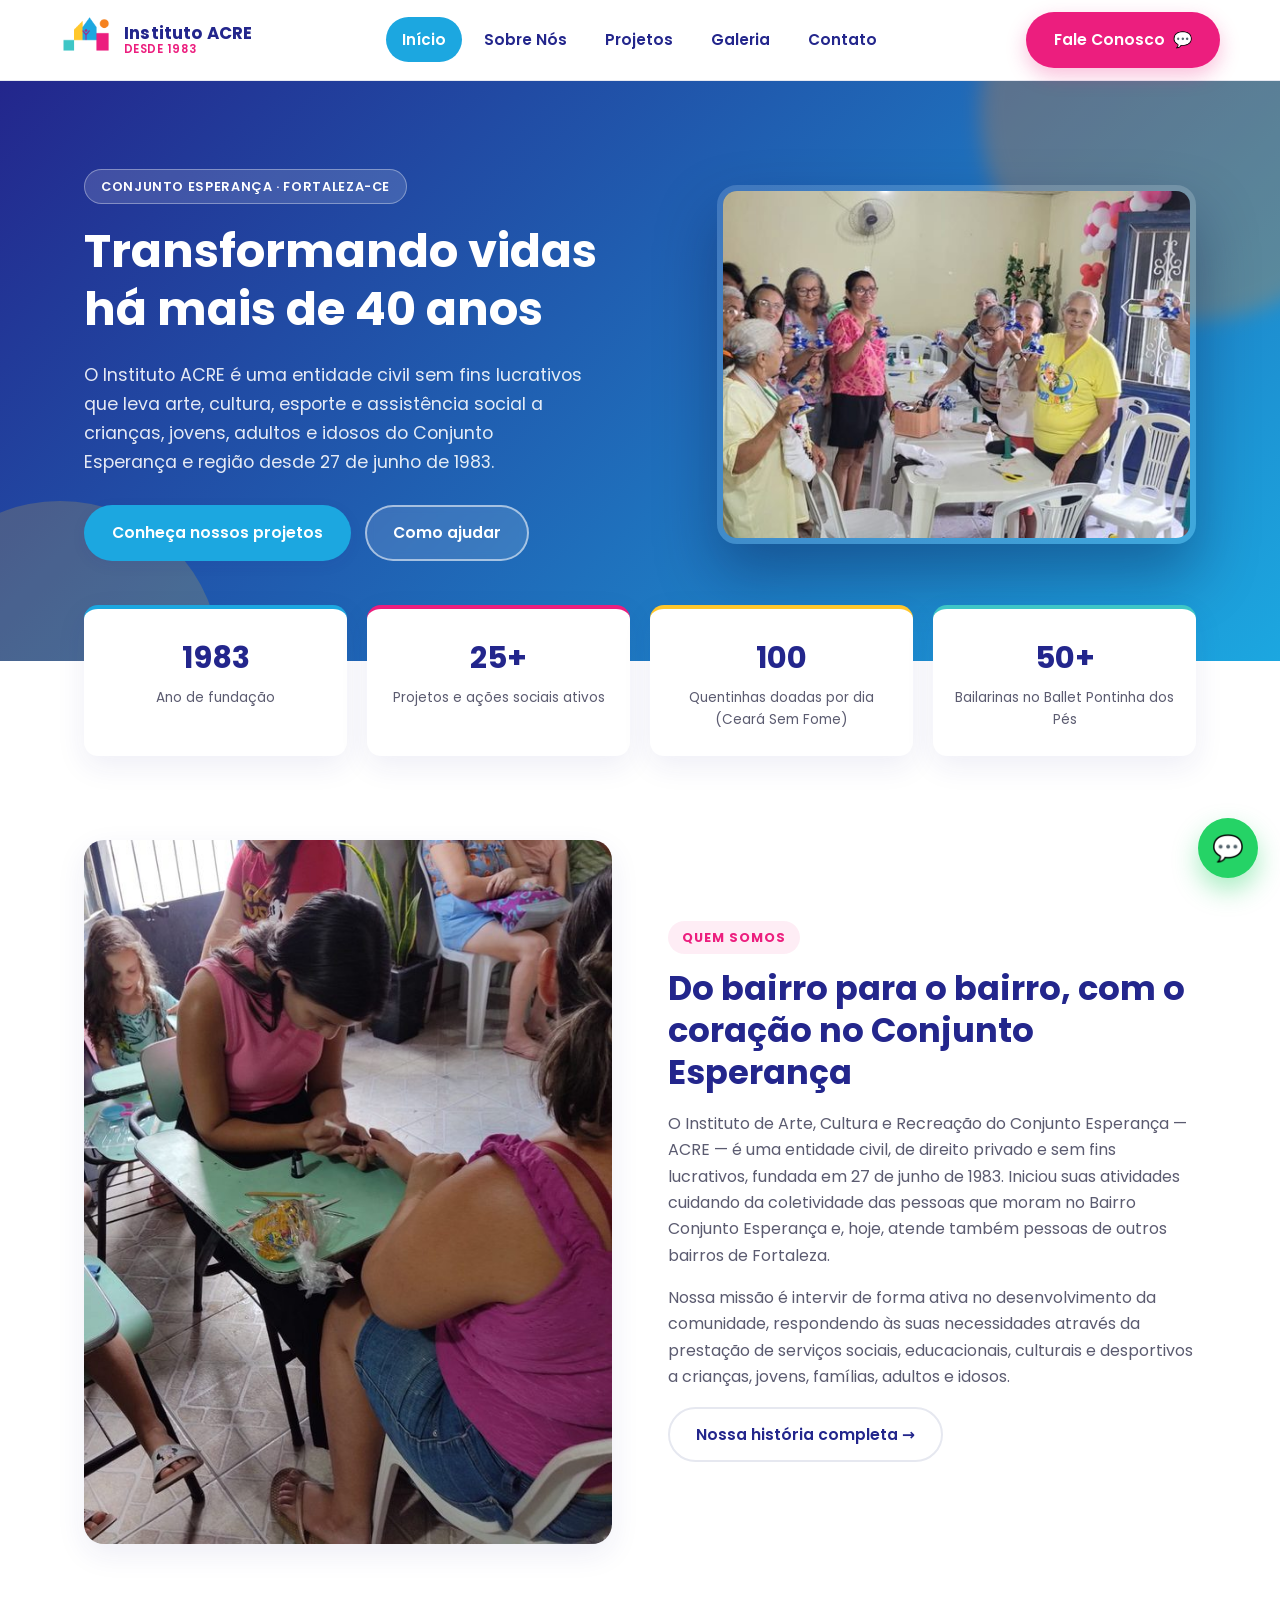
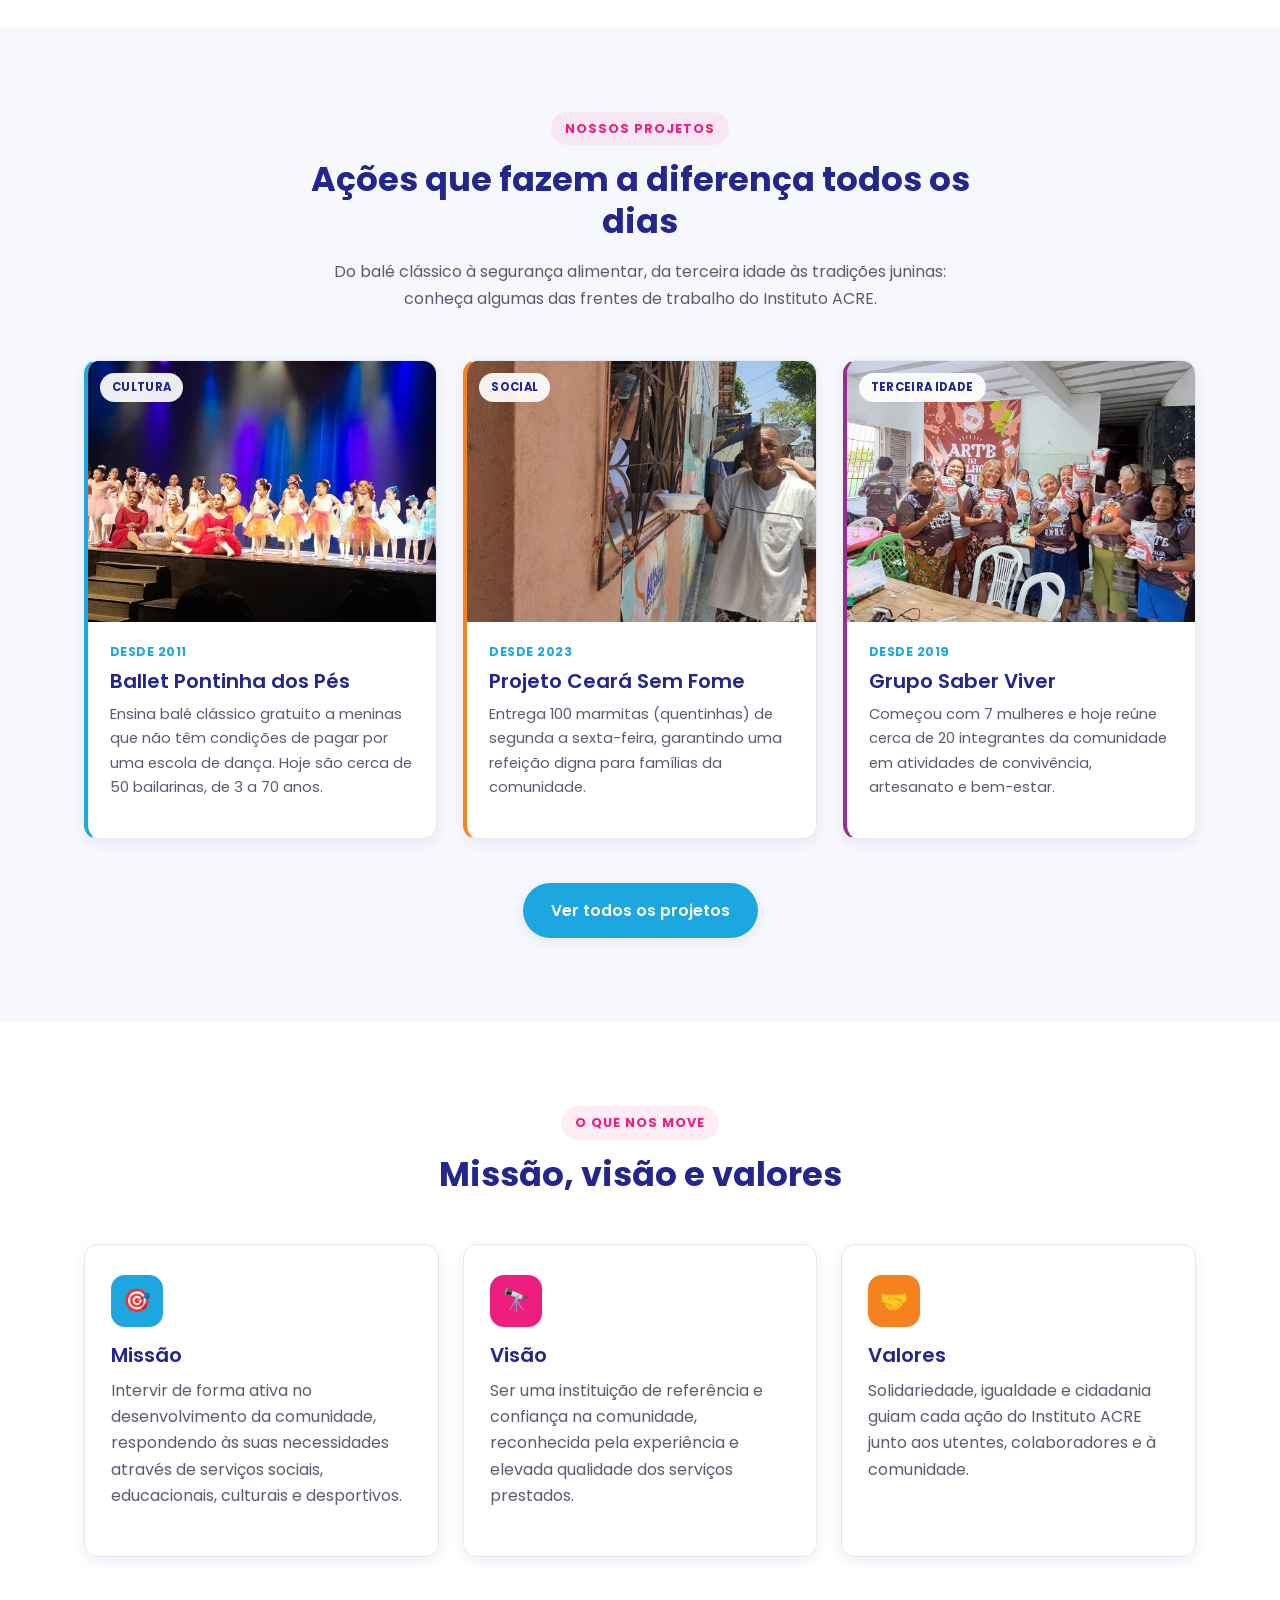
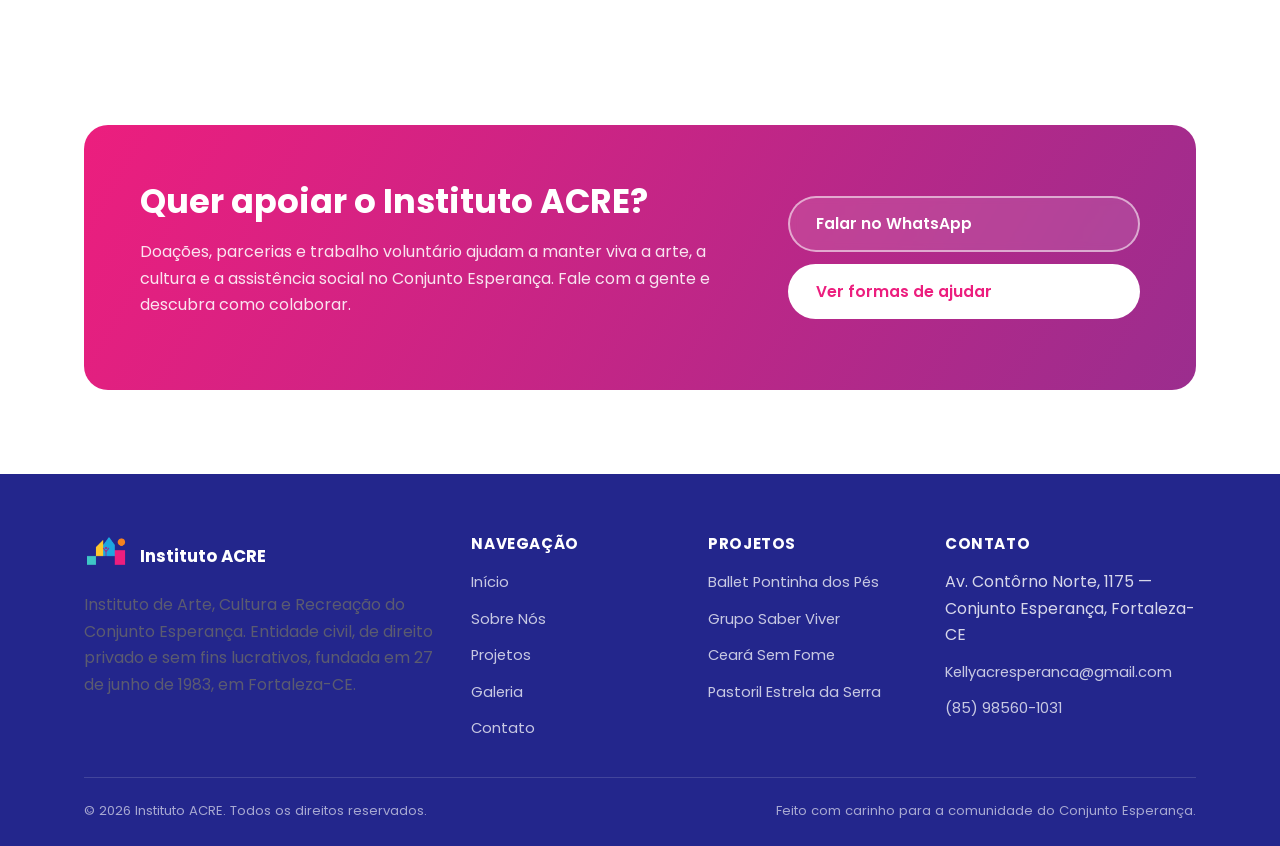
==== index.html @ 017d6af9 "criando a pagina" ====
<!DOCTYPE html>
<html lang="pt-BR">
<head>
<meta charset="UTF-8">
<meta name="viewport" content="width=device-width, initial-scale=1.0">
<title>Instituto ACRE — Instituto de Arte, Cultura e Recreação do Conjunto Esperança</title>
<meta name="description" content="Instituto ACRE: desde 1983 transformando vidas no Conjunto Esperança, Fortaleza-CE, com projetos sociais, culturais, esportivos e educacionais gratuitos.">
<link rel="icon" href="assets/img/logo.png" type="image/png">
<link rel="preconnect" href="https://fonts.googleapis.com">
<link href="https://fonts.googleapis.com/css2?family=Poppins:wght@400;500;600;700&display=swap" rel="stylesheet">
<link rel="stylesheet" href="css/style.css">
</head>
<body>

<header class="site-header">
  <div class="container nav">
    <a href="index.html" class="brand">
      <img src="assets/img/logo.png" alt="Logotipo Instituto ACRE">
      <span class="brand-text"><strong>Instituto ACRE</strong><span>Desde 1983</span></span>
    </a>
    <nav>
      <ul class="nav-links">
        <li><a href="index.html" class="is-active">Início</a></li>
        <li><a href="sobre.html">Sobre Nós</a></li>
        <li><a href="projetos.html">Projetos</a></li>
        <li><a href="galeria.html">Galeria</a></li>
        <li><a href="contato.html">Contato</a></li>
      </ul>
    </nav>
    <div class="nav-cta">
      <a href="https://wa.me/5585985601031" target="_blank" rel="noopener" class="btn btn-cta"><span class="long">Fale Conosco</span> 💬</a>
      <button class="nav-toggle" aria-label="Abrir menu" aria-expanded="false"><span></span></button>
    </div>
  </div>
</header>

<main>

  <!-- HERO -->
  <section class="hero">
    <div class="container">
      <div>
        <span class="hero-eyebrow">Conjunto Esperança · Fortaleza-CE</span>
        <h1>Transformando vidas há mais de 40 anos</h1>
        <p class="lead">O Instituto ACRE é uma entidade civil sem fins lucrativos que leva arte, cultura, esporte e assistência social a crianças, jovens, adultos e idosos do Conjunto Esperança e região desde 27 de junho de 1983.</p>
        <div class="hero-actions">
          <a href="projetos.html" class="btn btn-primary">Conheça nossos projetos</a>
          <a href="contato.html" class="btn btn-outline-light">Como ajudar</a>
        </div>
      </div>
      <div class="hero-media">
        <img src="assets/img/hero/hero-quemsomos.jpg" alt="Equipe do Instituto ACRE em ação social na sede">
      </div>
    </div>
  </section>

  <!-- STATS -->
  <div class="container">
    <div class="stats">
      <div class="stat-card">
        <div class="num">1983</div>
        <div class="label">Ano de fundação</div>
      </div>
      <div class="stat-card">
        <div class="num">25+</div>
        <div class="label">Projetos e ações sociais ativos</div>
      </div>
      <div class="stat-card">
        <div class="num">100</div>
        <div class="label">Quentinhas doadas por dia (Ceará Sem Fome)</div>
      </div>
      <div class="stat-card">
        <div class="num">50+</div>
        <div class="label">Bailarinas no Ballet Pontinha dos Pés</div>
      </div>
    </div>
  </div>

  <!-- QUEM SOMOS resumo -->
  <section>
    <div class="container two-col">
      <div class="rounded-photo">
        <img src="assets/img/projetos/acao-social-1.jpg" alt="Ação social realizada pelo Instituto ACRE">
      </div>
      <div>
        <span class="eyebrow">Quem somos</span>
        <h2>Do bairro para o bairro, com o coração no Conjunto Esperança</h2>
        <p>O Instituto de Arte, Cultura e Recreação do Conjunto Esperança — ACRE — é uma entidade civil, de direito privado e sem fins lucrativos, fundada em 27 de junho de 1983. Iniciou suas atividades cuidando da coletividade das pessoas que moram no Bairro Conjunto Esperança e, hoje, atende também pessoas de outros bairros de Fortaleza.</p>
        <p>Nossa missão é intervir de forma ativa no desenvolvimento da comunidade, respondendo às suas necessidades através da prestação de serviços sociais, educacionais, culturais e desportivos a crianças, jovens, famílias, adultos e idosos.</p>
        <a href="sobre.html" class="btn btn-outline">Nossa história completa →</a>
      </div>
    </div>
  </section>

  <!-- PROJETOS EM DESTAQUE -->
  <section class="section-soft">
    <div class="container">
      <div class="section-head">
        <span class="eyebrow">Nossos projetos</span>
        <h2>Ações que fazem a diferença todos os dias</h2>
        <p>Do balé clássico à segurança alimentar, da terceira idade às tradições juninas: conheça algumas das frentes de trabalho do Instituto ACRE.</p>
      </div>
      <div class="card-grid">
        <article class="proj-card cat-esporte">
          <div class="thumb"><span class="tag">Cultura</span><img src="assets/img/projetos/ballet-1.jpg" alt="Aula do Ballet Pontinha dos Pés"></div>
          <div class="body">
            <div class="since">Desde 2011</div>
            <h3>Ballet Pontinha dos Pés</h3>
            <p>Ensina balé clássico gratuito a meninas que não têm condições de pagar por uma escola de dança. Hoje são cerca de 50 bailarinas, de 3 a 70 anos.</p>
          </div>
        </article>
        <article class="proj-card cat-social">
          <div class="thumb"><span class="tag">Social</span><img src="assets/img/projetos/ceara-sem-fome-1.jpg" alt="Distribuição de quentinhas do projeto Ceará Sem Fome"></div>
          <div class="body">
            <div class="since">Desde 2023</div>
            <h3>Projeto Ceará Sem Fome</h3>
            <p>Entrega 100 marmitas (quentinhas) de segunda a sexta-feira, garantindo uma refeição digna para famílias da comunidade.</p>
          </div>
        </article>
        <article class="proj-card cat-idoso">
          <div class="thumb"><span class="tag">Terceira idade</span><img src="assets/img/projetos/saber-viver-1.jpg" alt="Encontro do Grupo Saber Viver"></div>
          <div class="body">
            <div class="since">Desde 2019</div>
            <h3>Grupo Saber Viver</h3>
            <p>Começou com 7 mulheres e hoje reúne cerca de 20 integrantes da comunidade em atividades de convivência, artesanato e bem-estar.</p>
          </div>
        </article>
      </div>
      <div style="text-align:center; margin-top:44px;">
        <a href="projetos.html" class="btn btn-primary">Ver todos os projetos</a>
      </div>
    </div>
  </section>

  <!-- MISSÃO VISÃO VALORES resumo -->
  <section>
    <div class="container">
      <div class="section-head">
        <span class="eyebrow">O que nos move</span>
        <h2>Missão, visão e valores</h2>
      </div>
      <div class="values-grid">
        <div class="value-card">
          <div class="icon">🎯</div>
          <h3>Missão</h3>
          <p>Intervir de forma ativa no desenvolvimento da comunidade, respondendo às suas necessidades através de serviços sociais, educacionais, culturais e desportivos.</p>
        </div>
        <div class="value-card">
          <div class="icon">🔭</div>
          <h3>Visão</h3>
          <p>Ser uma instituição de referência e confiança na comunidade, reconhecida pela experiência e elevada qualidade dos serviços prestados.</p>
        </div>
        <div class="value-card">
          <div class="icon">🤝</div>
          <h3>Valores</h3>
          <p>Solidariedade, igualdade e cidadania guiam cada ação do Instituto ACRE junto aos utentes, colaboradores e à comunidade.</p>
        </div>
      </div>
    </div>
  </section>

  <!-- CTA -->
  <section>
    <div class="container">
      <div class="cta-band">
        <div>
          <h2>Quer apoiar o Instituto ACRE?</h2>
          <p>Doações, parcerias e trabalho voluntário ajudam a manter viva a arte, a cultura e a assistência social no Conjunto Esperança. Fale com a gente e descubra como colaborar.</p>
        </div>
        <div class="cta-actions">
          <a href="https://wa.me/5585985601031" target="_blank" rel="noopener" class="btn btn-outline-light">Falar no WhatsApp</a>
          <a href="contato.html" class="btn" style="background:#fff; color:var(--pink);">Ver formas de ajudar</a>
        </div>
      </div>
    </div>
  </section>

</main>

<footer class="site-footer">
  <div class="container">
    <div class="footer-grid">
      <div>
        <div class="footer-brand"><img src="assets/img/logo.png" alt="Instituto ACRE"><strong>Instituto ACRE</strong></div>
        <p>Instituto de Arte, Cultura e Recreação do Conjunto Esperança. Entidade civil, de direito privado e sem fins lucrativos, fundada em 27 de junho de 1983, em Fortaleza-CE.</p>
      </div>
      <div>
        <h4>Navegação</h4>
        <ul>
          <li><a href="index.html">Início</a></li>
          <li><a href="sobre.html">Sobre Nós</a></li>
          <li><a href="projetos.html">Projetos</a></li>
          <li><a href="galeria.html">Galeria</a></li>
          <li><a href="contato.html">Contato</a></li>
        </ul>
      </div>
      <div>
        <h4>Projetos</h4>
        <ul>
          <li><a href="projetos.html#ballet">Ballet Pontinha dos Pés</a></li>
          <li><a href="projetos.html#saber-viver">Grupo Saber Viver</a></li>
          <li><a href="projetos.html#ceara-sem-fome">Ceará Sem Fome</a></li>
          <li><a href="projetos.html#pastoril">Pastoril Estrela da Serra</a></li>
        </ul>
      </div>
      <div>
        <h4>Contato</h4>
        <ul>
          <li>Av. Contôrno Norte, 1175 — Conjunto Esperança, Fortaleza-CE</li>
          <li><a href="mailto:Kellyacresperanca@gmail.com">Kellyacresperanca@gmail.com</a></li>
          <li><a href="https://wa.me/5585985601031" target="_blank" rel="noopener">(85) 98560-1031</a></li>
        </ul>
      </div>
    </div>
    <div class="footer-bottom">
      <span>© <span data-year>2026</span> Instituto ACRE. Todos os direitos reservados.</span>
      <span>Feito com carinho para a comunidade do Conjunto Esperança.</span>
    </div>
  </div>
</footer>

<a href="https://wa.me/5585985601031" target="_blank" rel="noopener" class="whatsapp-float" aria-label="Falar no WhatsApp">💬</a>
<script src="js/main.js"></script>
</body>
</html>
---- css/style.css ----
/* =========================================================
   Instituto ACRE — folha de estilos
   Paleta baseada no logotipo (fundo branco; cor só em botões,
   menu, títulos e detalhes, conforme solicitado).
   ========================================================= */

:root {
  --navy: #23268C;        /* texto "INSTITUTO ACRE" no logo */
  --blue: #1CA7E0;        /* prédio azul do logo — cor primária */
  --blue-dark: #157FAE;
  --yellow: #FFC72C;      /* prédio amarelo do logo */
  --pink: #EC1E7E;        /* prédio rosa do logo — CTA / doação */
  --pink-dark: #C41263;
  --teal: #3EC6C6;        /* prédio azul-turquesa do logo */
  --orange: #F5821F;      /* sol do logo */
  --purple: #9B2D8E;      /* figura humana do logo */

  --bg: #FFFFFF;
  --bg-soft: #F7F8FC;
  --bg-soft-2: #EFF3FA;
  --text: #262638;
  --text-light: #5B5B70;
  --border: #E6E8F0;

  --radius: 14px;
  --shadow: 0 10px 30px rgba(35, 38, 140, 0.08);
  --shadow-sm: 0 4px 14px rgba(35, 38, 140, 0.08);
  --container: 1160px;
}

* { box-sizing: border-box; }
html { scroll-behavior: smooth; }
html, body { overflow-x: hidden; }

body {
  margin: 0;
  font-family: "Poppins", "Segoe UI", system-ui, -apple-system, sans-serif;
  color: var(--text);
  background: var(--bg);
  line-height: 1.65;
  -webkit-font-smoothing: antialiased;
}

img { max-width: 100%; display: block; }
a { color: inherit; text-decoration: none; }

.container {
  width: 100%;
  max-width: var(--container);
  margin: 0 auto;
  padding: 0 24px;
}

h1, h2, h3, h4 {
  font-family: "Poppins", "Segoe UI", system-ui, sans-serif;
  color: var(--navy);
  line-height: 1.25;
  margin: 0 0 .5em;
}

h1 { font-size: clamp(2rem, 4vw, 2.9rem); font-weight: 700; }
h2 { font-size: clamp(1.5rem, 3vw, 2.1rem); font-weight: 700; }
h3 { font-size: 1.25rem; font-weight: 600; }

p { margin: 0 0 1em; color: var(--text-light); }

.eyebrow {
  display: inline-block;
  font-size: .8rem;
  font-weight: 700;
  letter-spacing: .08em;
  text-transform: uppercase;
  color: var(--pink);
  background: rgba(236, 30, 126, .08);
  padding: 6px 14px;
  border-radius: 999px;
  margin-bottom: 14px;
}

/* ---------- Botões ---------- */
.btn {
  display: inline-flex;
  align-items: center;
  gap: 8px;
  padding: 13px 26px;
  border-radius: 999px;
  font-weight: 600;
  font-size: .97rem;
  border: 2px solid transparent;
  cursor: pointer;
  transition: transform .15s ease, box-shadow .15s ease, background .15s ease, color .15s ease;
}
.btn:hover { transform: translateY(-2px); }

.btn-primary {
  background: var(--blue);
  color: #fff;
  box-shadow: var(--shadow-sm);
}
.btn-primary:hover { background: var(--blue-dark); }

.btn-cta {
  background: var(--pink);
  color: #fff;
  box-shadow: 0 8px 20px rgba(236,30,126,.28);
}
.btn-cta:hover { background: var(--pink-dark); }

.btn-outline {
  background: transparent;
  color: var(--navy);
  border-color: var(--border);
}
.btn-outline:hover { border-color: var(--blue); color: var(--blue); }

.btn-outline-light {
  background: rgba(255,255,255,.12);
  color: #fff;
  border-color: rgba(255,255,255,.55);
  backdrop-filter: blur(4px);
}
.btn-outline-light:hover { background: #fff; color: var(--navy); }

/* ---------- Header / Navegação ---------- */
.site-header {
  position: sticky;
  top: 0;
  z-index: 100;
  background: rgba(255,255,255,.92);
  backdrop-filter: blur(10px);
  border-bottom: 1px solid var(--border);
}
.nav {
  display: flex;
  align-items: center;
  justify-content: space-between;
  padding: 12px 0;
}
.brand {
  display: flex;
  align-items: center;
  gap: 12px;
}
.brand img { height: 52px; width: auto; }
.brand-text { display: flex; flex-direction: column; line-height: 1.15; }
.brand-text strong { color: var(--navy); font-size: 1.05rem; letter-spacing: .01em; }
.brand-text span { color: var(--pink); font-size: .72rem; font-weight: 600; letter-spacing: .04em; text-transform: uppercase; }

.nav-links {
  display: flex;
  align-items: center;
  gap: 6px;
  list-style: none;
  margin: 0;
  padding: 0;
}
.nav-links a {
  display: inline-block;
  padding: 10px 16px;
  border-radius: 999px;
  font-weight: 600;
  font-size: .95rem;
  color: var(--navy);
  transition: background .15s ease, color .15s ease;
}
.nav-links a:hover { background: var(--bg-soft-2); }
.nav-links a.is-active { background: var(--blue); color: #fff; }

.nav-cta { display: flex; align-items: center; gap: 10px; }

.nav-toggle {
  display: none;
  background: var(--bg-soft-2);
  border: none;
  border-radius: 10px;
  width: 44px;
  height: 44px;
  align-items: center;
  justify-content: center;
  cursor: pointer;
}
.nav-toggle span, .nav-toggle span::before, .nav-toggle span::after {
  content: "";
  display: block;
  width: 20px;
  height: 2px;
  background: var(--navy);
  position: relative;
  transition: transform .2s ease, opacity .2s ease;
}
.nav-toggle span::before { position: absolute; top: -6px; }
.nav-toggle span::after { position: absolute; top: 6px; }

/* ---------- Hero ---------- */
.hero {
  position: relative;
  overflow: hidden;
  background: linear-gradient(135deg, var(--navy) 0%, var(--blue) 100%);
  color: #fff;
  padding: 88px 0 100px;
}
.hero::before, .hero::after {
  content: "";
  position: absolute;
  border-radius: 50%;
  opacity: .35;
}
.hero::before {
  width: 420px; height: 420px;
  background: var(--orange);
  top: -180px; right: -120px;
  filter: blur(10px);
  opacity: .28;
}
.hero::after {
  width: 320px; height: 320px;
  background: var(--yellow);
  bottom: -160px; left: -100px;
  opacity: .18;
}
.hero .container {
  position: relative;
  z-index: 2;
  display: grid;
  grid-template-columns: 1.1fr .9fr;
  gap: 48px;
  align-items: center;
}
.hero h1 { color: #fff; }
.hero p.lead { color: rgba(255,255,255,.88); font-size: 1.1rem; max-width: 46ch; }
.hero-actions { display: flex; flex-wrap: wrap; gap: 14px; margin-top: 28px; }
.hero-eyebrow {
  display: inline-block;
  background: rgba(255,255,255,.14);
  border: 1px solid rgba(255,255,255,.35);
  color: #fff;
  padding: 6px 16px;
  border-radius: 999px;
  font-size: .8rem;
  font-weight: 600;
  letter-spacing: .05em;
  text-transform: uppercase;
  margin-bottom: 18px;
}
.hero-media {
  border-radius: 20px;
  overflow: hidden;
  box-shadow: 0 30px 60px rgba(10, 14, 60, .35);
  border: 6px solid rgba(255,255,255,.15);
  aspect-ratio: 4/3;
}
.hero-media img { width: 100%; height: 100%; object-fit: cover; }

/* Page hero (páginas internas) */
.page-hero {
  background: linear-gradient(120deg, var(--navy), var(--purple) 65%, var(--pink));
  color: #fff;
  padding: 64px 0 56px;
  text-align: center;
}
.page-hero h1 { color: #fff; margin-bottom: 10px; }
.page-hero p { color: rgba(255,255,255,.85); max-width: 60ch; margin: 0 auto; }
.breadcrumb { font-size: .85rem; color: rgba(255,255,255,.7); margin-bottom: 12px; }

/* ---------- Stats ---------- */
.stats {
  display: grid;
  grid-template-columns: repeat(4, 1fr);
  gap: 20px;
  margin-top: -56px;
  position: relative;
  z-index: 3;
}
.stat-card {
  background: #fff;
  border-radius: var(--radius);
  box-shadow: var(--shadow);
  padding: 24px 20px;
  text-align: center;
  border-top: 4px solid var(--blue);
}
.stat-card:nth-child(2) { border-top-color: var(--pink); }
.stat-card:nth-child(3) { border-top-color: var(--yellow); }
.stat-card:nth-child(4) { border-top-color: var(--teal); }
.stat-card .num { font-size: 1.9rem; font-weight: 700; color: var(--navy); }
.stat-card .label { font-size: .85rem; color: var(--text-light); margin-top: 4px; }

/* ---------- Seções gerais ---------- */
section { padding: 84px 0; }
.section-soft { background: var(--bg-soft); }
.section-head { max-width: 680px; margin: 0 auto 48px; text-align: center; }
.section-head.left { margin: 0 0 40px; text-align: left; }

/* ---------- Cards de valores ---------- */
.values-grid {
  display: grid;
  grid-template-columns: repeat(3, 1fr);
  gap: 24px;
}
.value-card {
  background: #fff;
  border: 1px solid var(--border);
  border-radius: var(--radius);
  padding: 30px 26px;
  box-shadow: var(--shadow-sm);
}
.value-card .icon {
  width: 52px; height: 52px;
  border-radius: 14px;
  display: flex; align-items: center; justify-content: center;
  font-size: 1.4rem;
  margin-bottom: 16px;
  color: #fff;
}
.value-card:nth-child(1) .icon { background: var(--blue); }
.value-card:nth-child(2) .icon { background: var(--pink); }
.value-card:nth-child(3) .icon { background: var(--orange); }

/* ---------- Grid de projetos / cards ---------- */
.card-grid {
  display: grid;
  grid-template-columns: repeat(3, 1fr);
  gap: 26px;
}
.proj-card {
  background: #fff;
  border-radius: var(--radius);
  overflow: hidden;
  box-shadow: var(--shadow-sm);
  border: 1px solid var(--border);
  transition: transform .18s ease, box-shadow .18s ease;
  display: flex;
  flex-direction: column;
}
.proj-card:hover { transform: translateY(-6px); box-shadow: var(--shadow); }
.proj-card .thumb { aspect-ratio: 4/3; overflow: hidden; position: relative; }
.proj-card .thumb img { width: 100%; height: 100%; object-fit: cover; transition: transform .35s ease; }
.proj-card:hover .thumb img { transform: scale(1.06); }
.proj-card .tag {
  position: absolute; top: 12px; left: 12px;
  background: rgba(255,255,255,.92);
  color: var(--navy);
  font-size: .72rem;
  font-weight: 700;
  padding: 5px 12px;
  border-radius: 999px;
  text-transform: uppercase;
  letter-spacing: .03em;
}
.proj-card .body { padding: 20px 22px 24px; flex: 1; display: flex; flex-direction: column; }
.proj-card h3 { margin-bottom: 8px; }
.proj-card p { font-size: .92rem; flex: 1; }
.proj-card .since {
  font-size: .78rem;
  font-weight: 700;
  color: var(--blue);
  text-transform: uppercase;
  letter-spacing: .04em;
  margin-bottom: 6px;
}

/* categorias por cor de tag lateral */
.proj-card.cat-cultura { border-left: 4px solid var(--pink); }
.proj-card.cat-esporte { border-left: 4px solid var(--blue); }
.proj-card.cat-social { border-left: 4px solid var(--orange); }
.proj-card.cat-idoso { border-left: 4px solid var(--purple); }
.proj-card.cat-infantil { border-left: 4px solid var(--yellow); }
.proj-card.cat-tradicao { border-left: 4px solid var(--teal); }

.filters {
  display: flex;
  flex-wrap: wrap;
  gap: 10px;
  margin-bottom: 40px;
}
.filter-btn {
  border: 1px solid var(--border);
  background: #fff;
  color: var(--navy);
  padding: 9px 18px;
  border-radius: 999px;
  font-weight: 600;
  font-size: .85rem;
  cursor: pointer;
  transition: all .15s ease;
}
.filter-btn:hover { border-color: var(--blue); color: var(--blue); }
.filter-btn.is-active { background: var(--navy); border-color: var(--navy); color: #fff; }

/* ---------- Diretoria ---------- */
.people-grid {
  display: grid;
  grid-template-columns: repeat(auto-fit, minmax(190px, 1fr));
  gap: 22px;
}
.people-card {
  background: #fff;
  border: 1px solid var(--border);
  border-radius: var(--radius);
  padding: 22px 18px;
  text-align: center;
  box-shadow: var(--shadow-sm);
}
.people-card .avatar {
  width: 68px; height: 68px;
  border-radius: 50%;
  margin: 0 auto 14px;
  display: flex; align-items: center; justify-content: center;
  color: #fff;
  font-weight: 700;
  font-size: 1.2rem;
  background: linear-gradient(135deg, var(--blue), var(--purple));
}
.people-card .role { font-size: .78rem; font-weight: 700; color: var(--pink); text-transform: uppercase; letter-spacing: .04em; margin-bottom: 4px; }
.people-card .name { font-weight: 600; color: var(--navy); }

/* ---------- Timeline (história) ---------- */
.timeline { position: relative; margin-left: 10px; padding-left: 34px; border-left: 3px solid var(--bg-soft-2); }
.timeline-item { position: relative; padding-bottom: 34px; }
.timeline-item:last-child { padding-bottom: 0; }
.timeline-item::before {
  content: "";
  position: absolute;
  left: -42px; top: 4px;
  width: 16px; height: 16px;
  border-radius: 50%;
  background: var(--pink);
  border: 3px solid #fff;
  box-shadow: 0 0 0 3px var(--pink);
}
.timeline-item .year { font-weight: 700; color: var(--blue); font-size: .9rem; text-transform: uppercase; letter-spacing: .04em; }

/* ---------- Galeria ---------- */
.gallery-grid {
  columns: 4 260px;
  column-gap: 16px;
}
.gallery-grid figure {
  break-inside: avoid;
  margin: 0 0 16px;
  border-radius: 12px;
  overflow: hidden;
  box-shadow: var(--shadow-sm);
  position: relative;
  cursor: zoom-in;
}
.gallery-grid img { width: 100%; display: block; transition: transform .3s ease; }
.gallery-grid figure:hover img { transform: scale(1.04); }
.gallery-grid figcaption {
  position: absolute; left: 0; right: 0; bottom: 0;
  background: linear-gradient(to top, rgba(35,38,140,.85), transparent);
  color: #fff;
  font-size: .78rem;
  font-weight: 600;
  padding: 22px 12px 10px;
  opacity: 0;
  transition: opacity .2s ease;
}
.gallery-grid figure:hover figcaption { opacity: 1; }

.lightbox {
  position: fixed; inset: 0; z-index: 999;
  background: rgba(20,20,40,.92);
  display: none;
  align-items: center; justify-content: center;
  padding: 40px;
}
.lightbox.is-open { display: flex; }
.lightbox img { max-width: 90vw; max-height: 85vh; border-radius: 10px; box-shadow: 0 20px 60px rgba(0,0,0,.5); }
.lightbox-close {
  position: absolute; top: 24px; right: 28px;
  width: 44px; height: 44px; border-radius: 50%;
  background: rgba(255,255,255,.12); color: #fff; border: 1px solid rgba(255,255,255,.4);
  font-size: 1.3rem; cursor: pointer;
}
.lightbox-caption { position: absolute; bottom: 30px; left: 0; right: 0; text-align: center; color: #fff; font-size: .9rem; }

/* ---------- CTA doação ---------- */
.cta-band {
  background: linear-gradient(120deg, var(--pink), var(--purple));
  border-radius: 24px;
  color: #fff;
  padding: 56px;
  display: grid;
  grid-template-columns: 1.4fr .8fr;
  align-items: center;
  gap: 32px;
}
.cta-band h2 { color: #fff; }
.cta-band p { color: rgba(255,255,255,.88); }
.cta-actions { display: flex; flex-direction: column; gap: 12px; }

/* ---------- Contato ---------- */
.contact-grid {
  display: grid;
  grid-template-columns: .9fr 1.1fr;
  gap: 40px;
  align-items: start;
}
.contact-info-card {
  background: #fff;
  border: 1px solid var(--border);
  border-radius: var(--radius);
  padding: 30px;
  box-shadow: var(--shadow-sm);
}
.contact-row { display: flex; gap: 16px; padding: 16px 0; border-bottom: 1px solid var(--border); }
.contact-row:last-child { border-bottom: none; }
.contact-row .ic {
  width: 42px; height: 42px; border-radius: 12px;
  background: var(--bg-soft-2); color: var(--blue);
  display: flex; align-items: center; justify-content: center;
  flex-shrink: 0;
  font-size: 1.1rem;
}
.contact-row strong { display: block; color: var(--navy); font-size: .95rem; }
.contact-row span, .contact-row a { color: var(--text-light); font-size: .92rem; }

.map-frame {
  border-radius: var(--radius);
  overflow: hidden;
  border: 1px solid var(--border);
  box-shadow: var(--shadow-sm);
  aspect-ratio: 16/10;
}
.map-frame iframe { width: 100%; height: 100%; border: 0; }

.form-card {
  background: #fff;
  border: 1px solid var(--border);
  border-radius: var(--radius);
  padding: 32px;
  box-shadow: var(--shadow-sm);
}
.form-row { margin-bottom: 18px; }
.form-row label { display: block; font-weight: 600; font-size: .88rem; color: var(--navy); margin-bottom: 6px; }
.form-row input, .form-row textarea, .form-row select {
  width: 100%;
  border: 1.5px solid var(--border);
  border-radius: 10px;
  padding: 12px 14px;
  font-family: inherit;
  font-size: .95rem;
  color: var(--text);
  background: var(--bg-soft);
  transition: border-color .15s ease;
}
.form-row input:focus, .form-row textarea:focus, .form-row select:focus {
  outline: none;
  border-color: var(--blue);
  background: #fff;
}
.form-grid-2 { display: grid; grid-template-columns: 1fr 1fr; gap: 16px; }

/* ---------- Footer ---------- */
.site-footer {
  background: var(--navy);
  color: rgba(255,255,255,.82);
  padding: 60px 0 24px;
}
.footer-grid {
  display: grid;
  grid-template-columns: 1.4fr .8fr .8fr 1fr;
  gap: 36px;
  padding-bottom: 36px;
  border-bottom: 1px solid rgba(255,255,255,.14);
}
.footer-brand { display: flex; align-items: center; gap: 12px; margin-bottom: 14px; }
.footer-brand img { height: 44px; }
.footer-brand strong { color: #fff; font-size: 1.05rem; }
.site-footer h4 { color: #fff; font-size: .95rem; text-transform: uppercase; letter-spacing: .04em; margin-bottom: 16px; }
.site-footer ul { list-style: none; padding: 0; margin: 0; display: flex; flex-direction: column; gap: 10px; }
.site-footer a { color: rgba(255,255,255,.75); font-size: .92rem; transition: color .15s ease; }
.site-footer a:hover { color: #fff; }
.footer-bottom {
  display: flex;
  justify-content: space-between;
  align-items: center;
  padding-top: 22px;
  font-size: .82rem;
  color: rgba(255,255,255,.6);
  flex-wrap: wrap;
  gap: 12px;
}
.social-row { display: flex; gap: 10px; }
.social-row a {
  width: 38px; height: 38px; border-radius: 50%;
  background: rgba(255,255,255,.1);
  display: flex; align-items: center; justify-content: center;
}
.social-row a:hover { background: var(--pink); }

.whatsapp-float {
  position: fixed;
  bottom: 22px; right: 22px;
  width: 60px; height: 60px;
  border-radius: 50%;
  background: #25D366;
  color: #fff;
  display: flex; align-items: center; justify-content: center;
  box-shadow: 0 12px 26px rgba(37,211,102,.4);
  z-index: 90;
  font-size: 1.6rem;
  transition: transform .15s ease;
}
.whatsapp-float:hover { transform: scale(1.08); }

/* ---------- Utilidades ---------- */
.two-col {
  display: grid;
  grid-template-columns: 1fr 1fr;
  gap: 56px;
  align-items: center;
}
.tag-pill {
  display: inline-flex;
  align-items: center;
  gap: 6px;
  background: var(--bg-soft-2);
  color: var(--navy);
  font-size: .8rem;
  font-weight: 600;
  padding: 6px 14px;
  border-radius: 999px;
  margin: 0 8px 8px 0;
}
.rounded-photo { border-radius: 20px; overflow: hidden; box-shadow: var(--shadow); }

/* ---------- Responsivo ---------- */
@media (max-width: 980px) {
  .stats { grid-template-columns: repeat(2, 1fr); }
  .values-grid, .card-grid { grid-template-columns: repeat(2, 1fr); }
  .hero .container { grid-template-columns: 1fr; }
  .hero-media { order: -1; }
  .footer-grid { grid-template-columns: 1fr 1fr; }
  .contact-grid { grid-template-columns: 1fr; }
  .cta-band { grid-template-columns: 1fr; text-align: center; }
  .cta-actions { align-items: center; }
  .two-col { grid-template-columns: 1fr; gap: 32px; }
}

@media (max-width: 720px) {
  .nav-links { position: fixed; top: 76px; left: 0; right: 0; height: calc(100vh - 76px); height: calc(100dvh - 76px); background: #fff; flex-direction: column; align-items: stretch; padding: 20px; gap: 4px; transform: translateX(100%); transition: transform .25s ease; overflow-y: auto; }
  .nav-links.is-open { transform: translateX(0); }
  .nav-links a { padding: 14px 18px; }
  .nav-toggle { display: flex; }
  .nav-cta .btn span.long { display: none; }
  .values-grid, .card-grid { grid-template-columns: 1fr; }
  .stats { grid-template-columns: 1fr 1fr; margin-top: 24px; }
  .footer-grid { grid-template-columns: 1fr; }
  .gallery-grid { columns: 2 200px; }
  .form-grid-2 { grid-template-columns: 1fr; }
  section { padding: 56px 0; }
  .page-hero { padding: 48px 0 40px; }
}
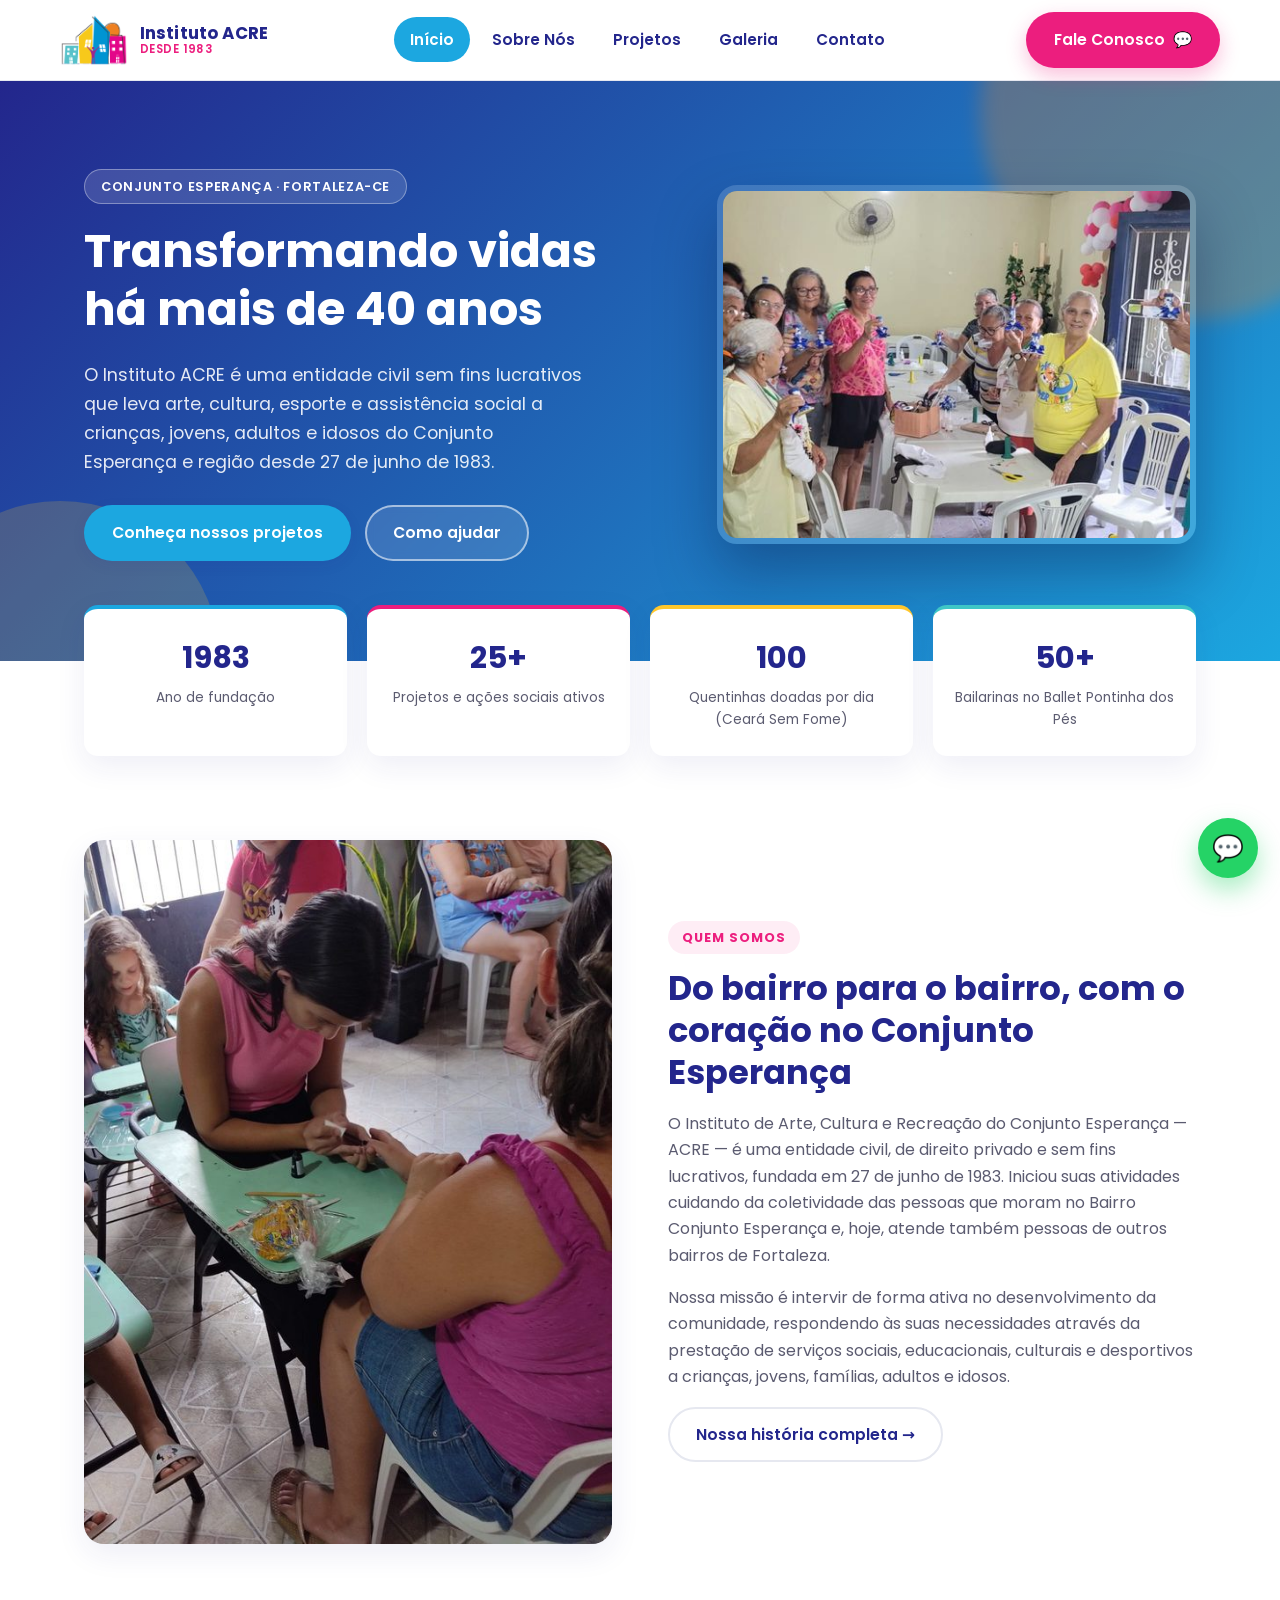
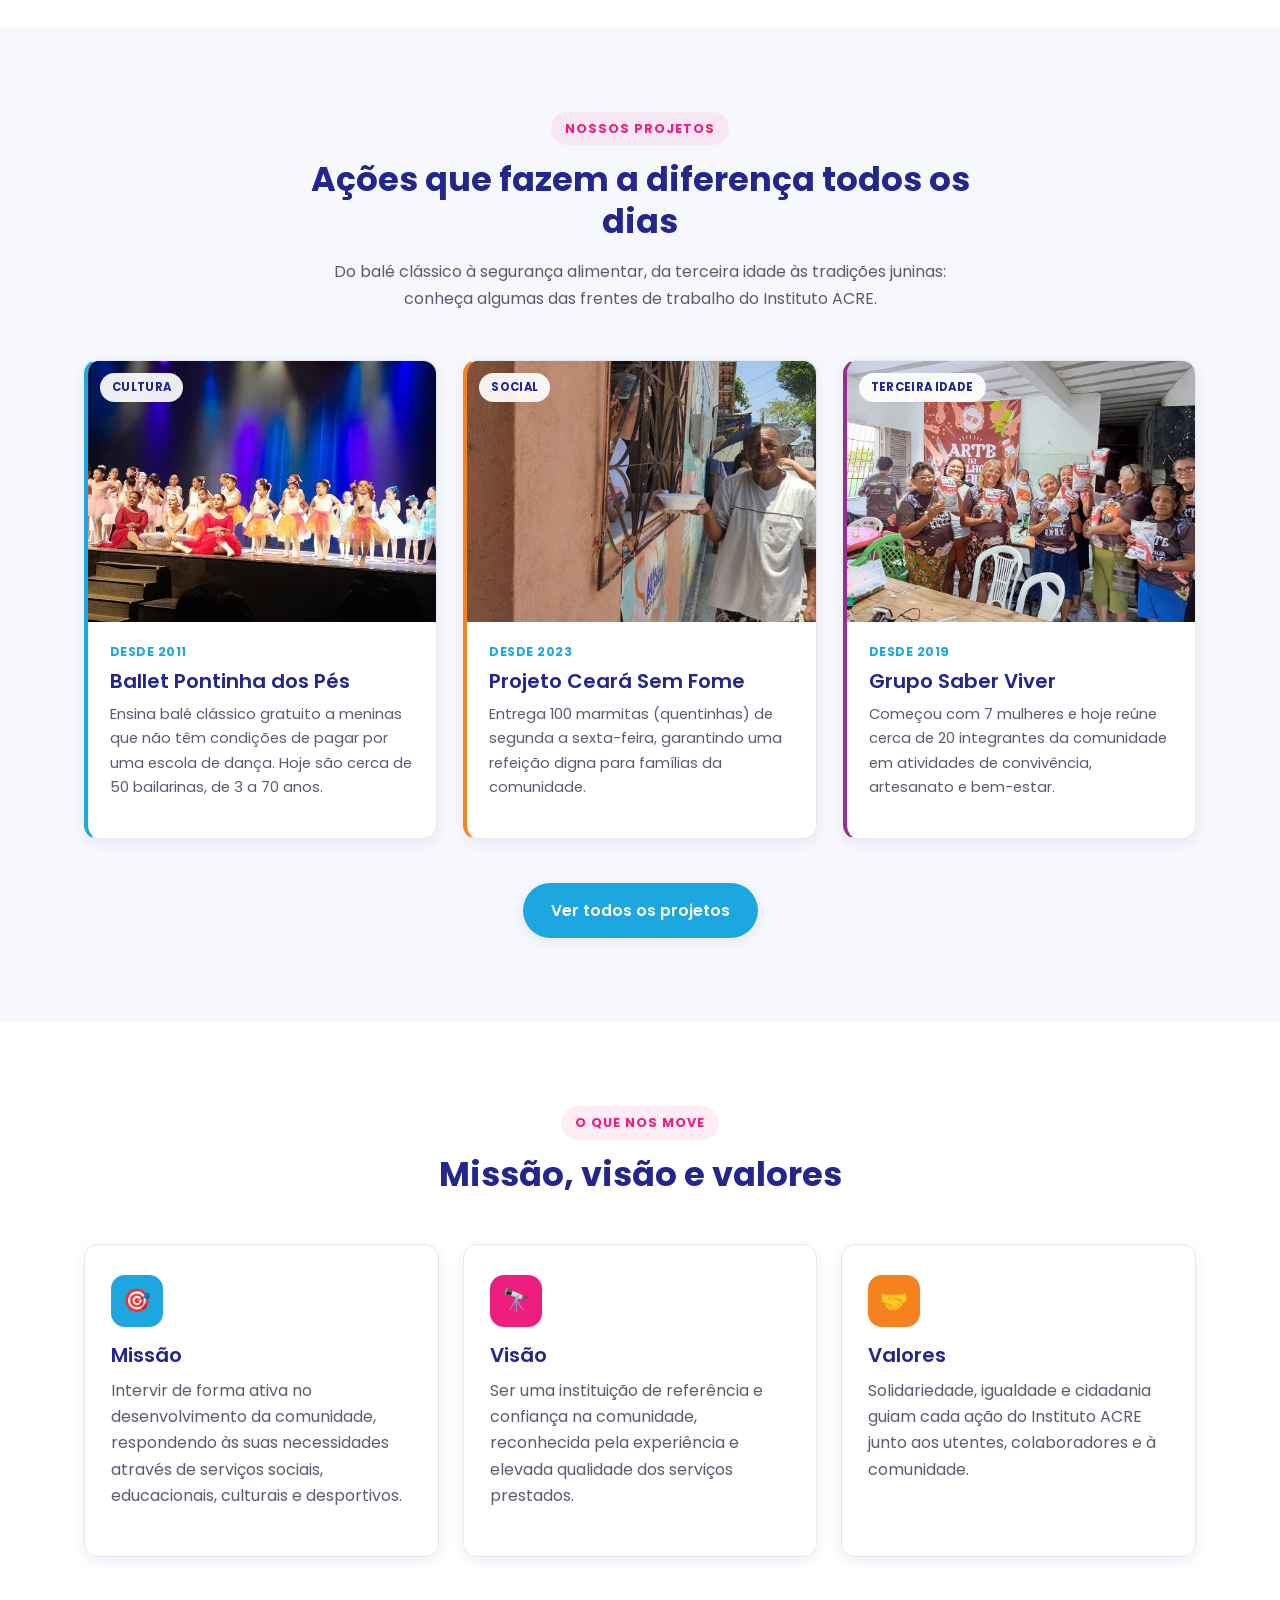
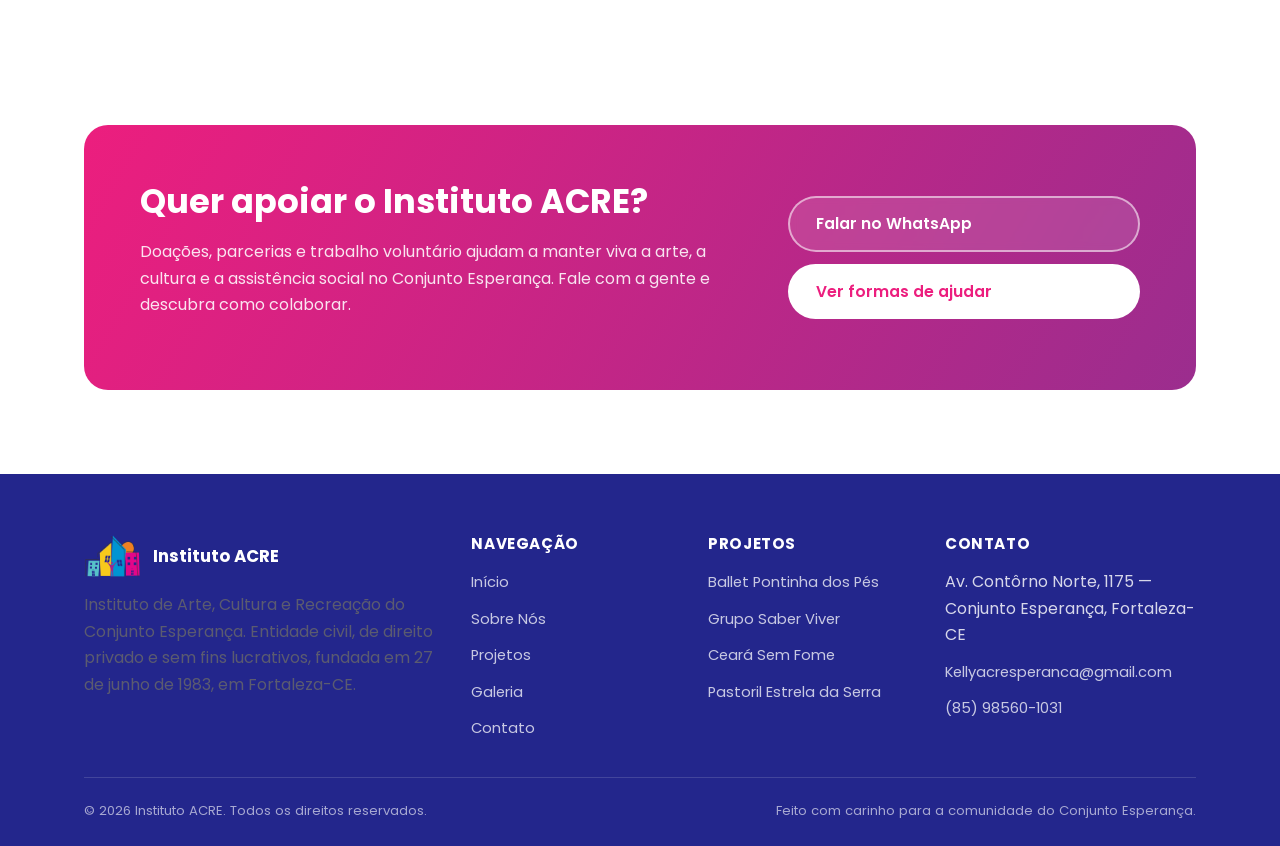
==== commit 4e4daf3d: "criando a pagina" ====
--- a/index.html
+++ b/index.html
@@ -5,7 +5,9 @@
 <meta name="viewport" content="width=device-width, initial-scale=1.0">
 <title>Instituto ACRE — Instituto de Arte, Cultura e Recreação do Conjunto Esperança</title>
 <meta name="description" content="Instituto ACRE: desde 1983 transformando vidas no Conjunto Esperança, Fortaleza-CE, com projetos sociais, culturais, esportivos e educacionais gratuitos.">
-<link rel="icon" href="assets/img/logo.png" type="image/png">
+<link rel="icon" href="assets/img/favicon-32.png" sizes="32x32" type="image/png">
+<link rel="icon" href="assets/img/favicon-192.png" sizes="192x192" type="image/png">
+<link rel="apple-touch-icon" href="assets/img/apple-touch-icon.png">
 <link rel="preconnect" href="https://fonts.googleapis.com">
 <link href="https://fonts.googleapis.com/css2?family=Poppins:wght@400;500;600;700&display=swap" rel="stylesheet">
 <link rel="stylesheet" href="css/style.css">
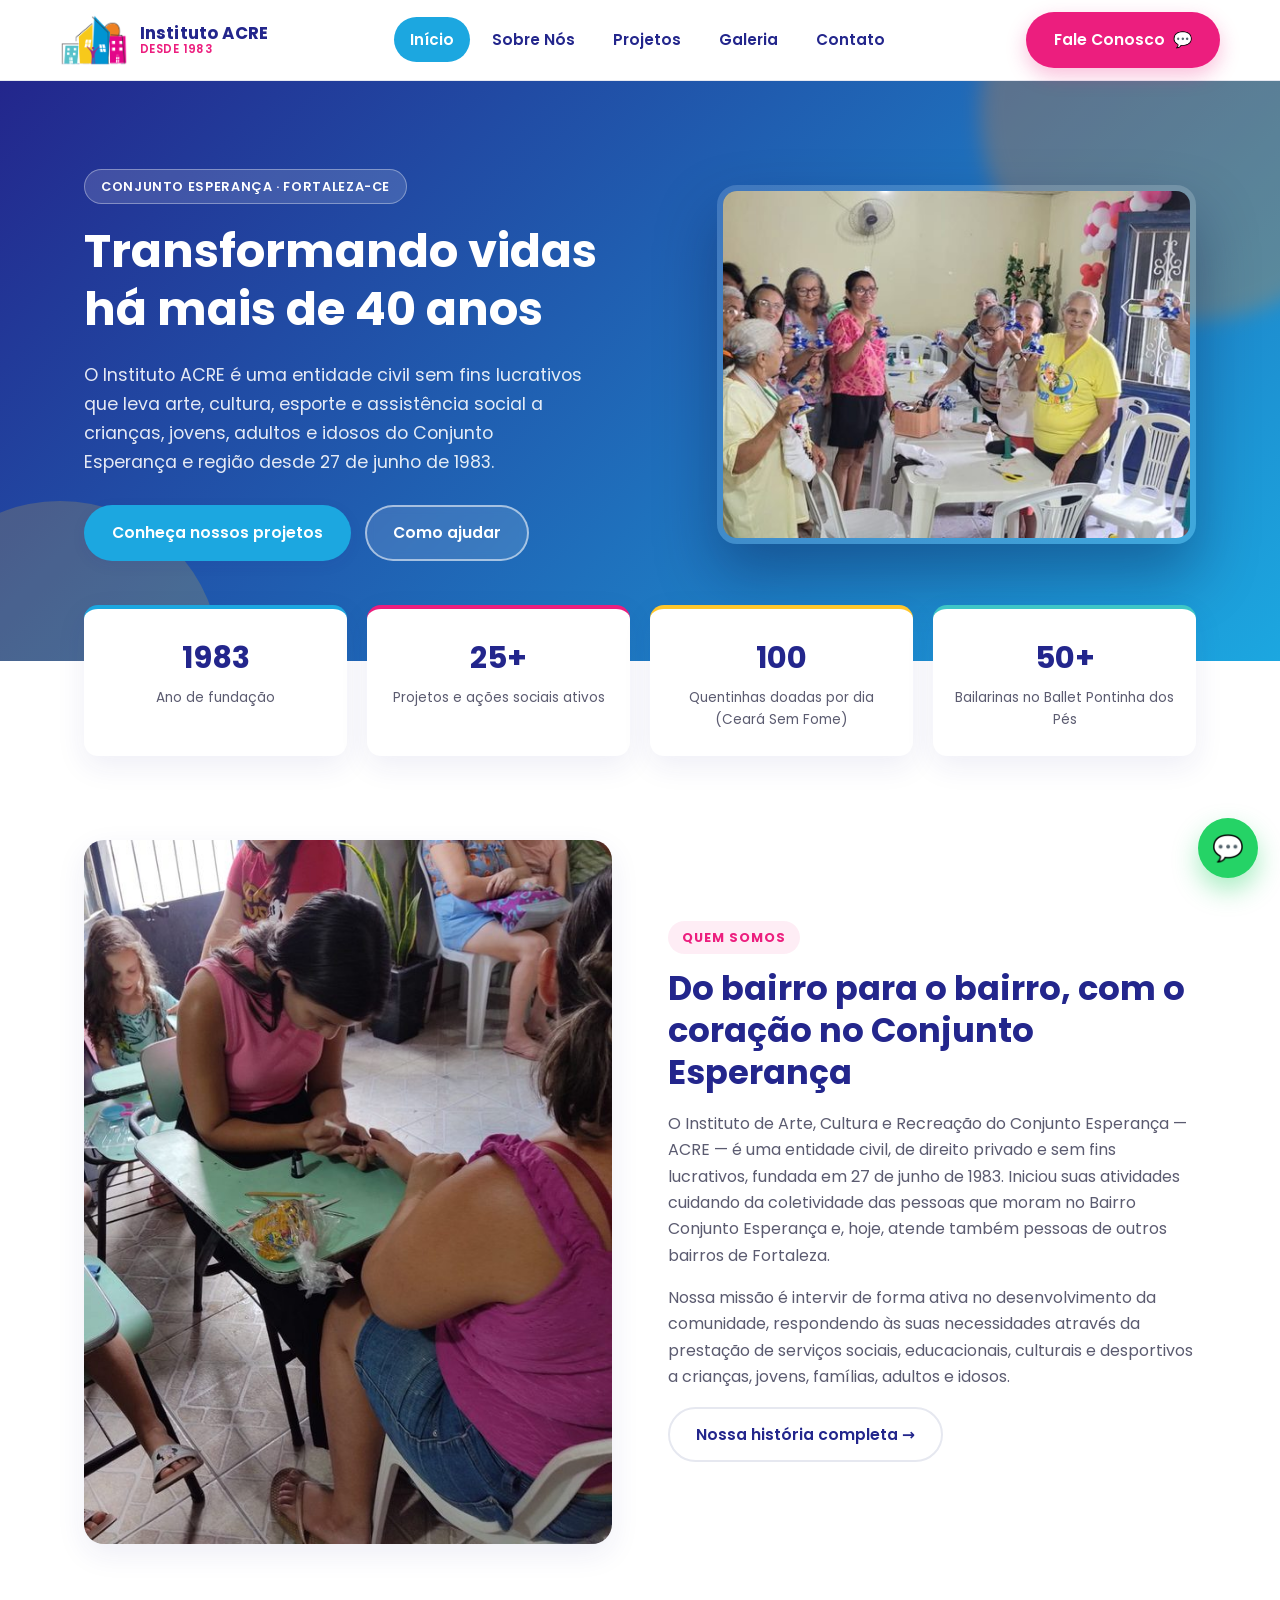
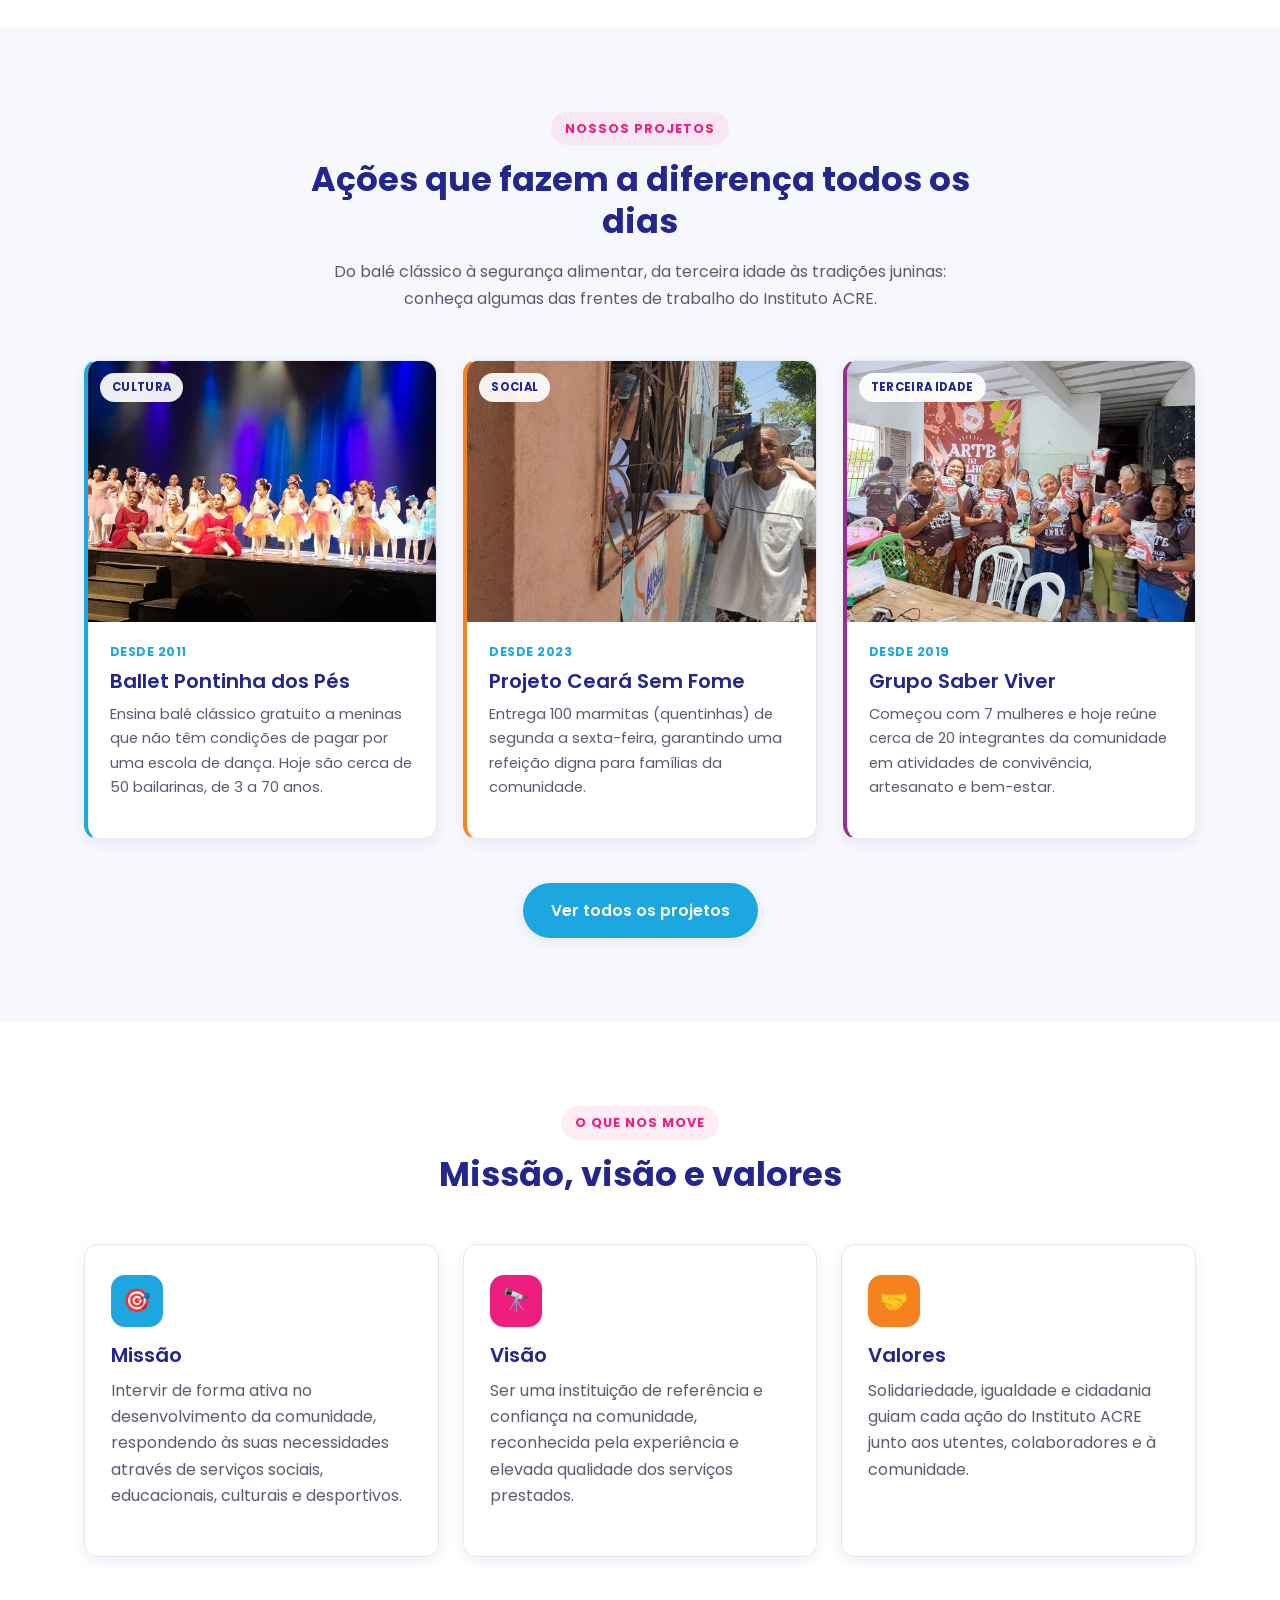
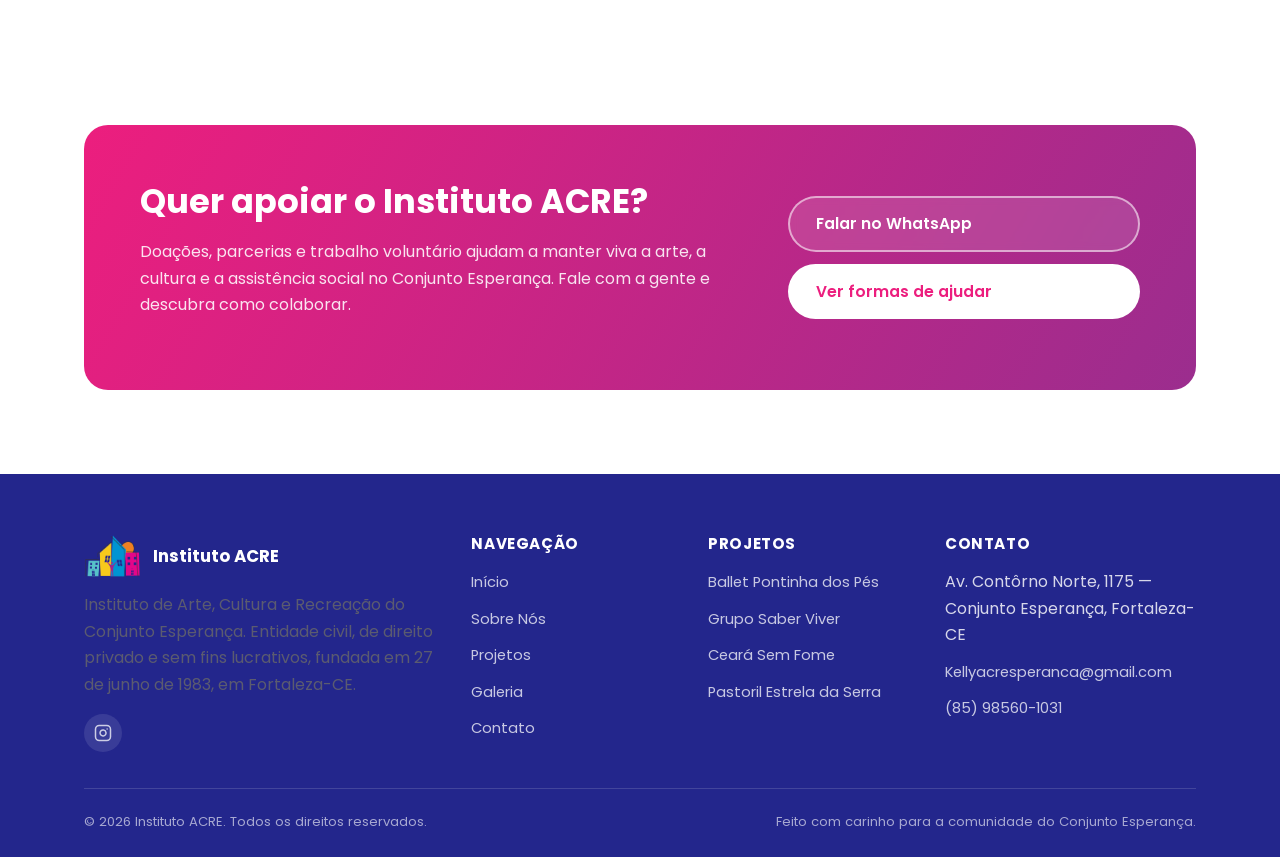
==== commit 27dee4f1: "Adiciona ícone do Instagram no rodapé e na página de contato" ====
--- a/index.html
+++ b/index.html
@@ -185,6 +185,11 @@
       <div>
         <div class="footer-brand"><img src="assets/img/logo.png" alt="Instituto ACRE"><strong>Instituto ACRE</strong></div>
         <p>Instituto de Arte, Cultura e Recreação do Conjunto Esperança. Entidade civil, de direito privado e sem fins lucrativos, fundada em 27 de junho de 1983, em Fortaleza-CE.</p>
+        <div class="social-row">
+          <a href="https://www.instagram.com/acrecjesperanca" target="_blank" rel="noopener" aria-label="Instagram do Instituto ACRE">
+            <svg width="18" height="18" viewBox="0 0 24 24" fill="none" stroke="currentColor" stroke-width="2" stroke-linecap="round" stroke-linejoin="round"><rect x="2" y="2" width="20" height="20" rx="5" ry="5"></rect><path d="M16 11.37A4 4 0 1 1 12.63 8 4 4 0 0 1 16 11.37z"></path><line x1="17.5" y1="6.5" x2="17.5" y2="6.5"></line></svg>
+          </a>
+        </div>
       </div>
       <div>
         <h4>Navegação</h4>
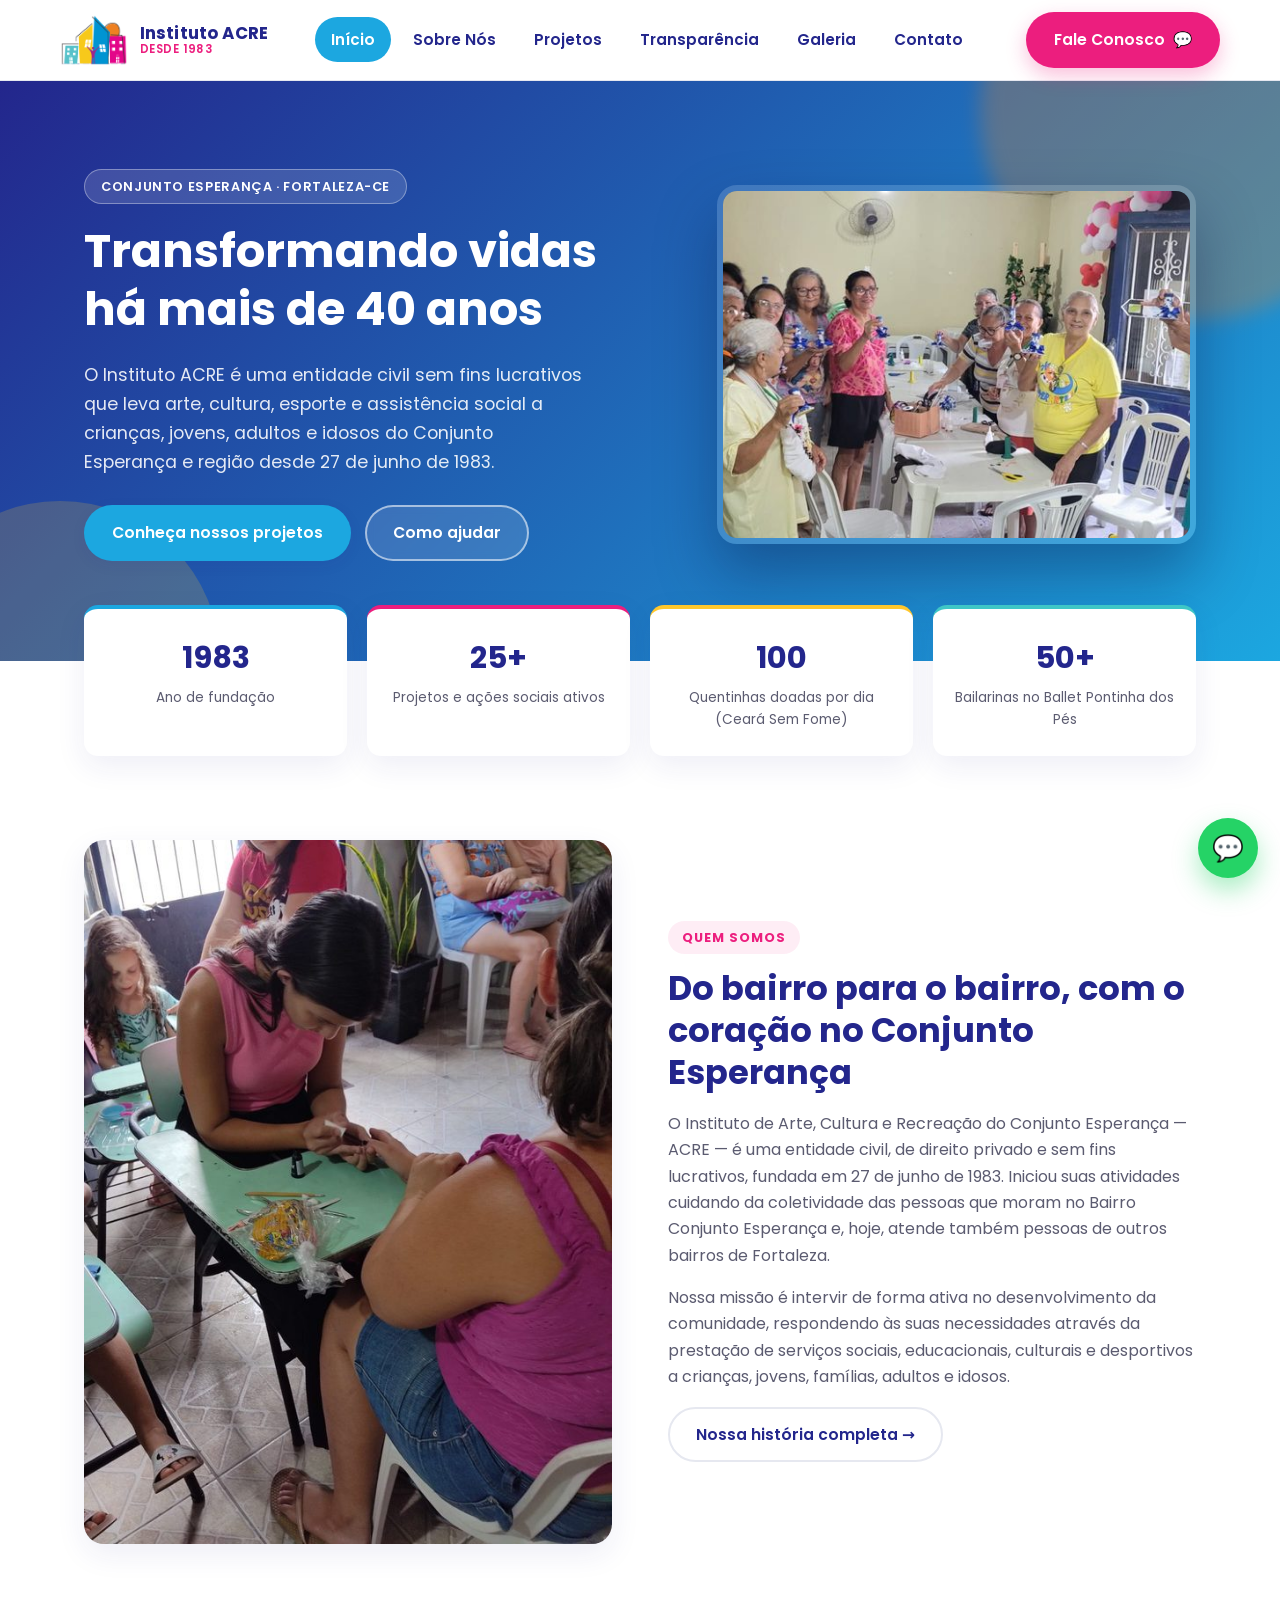
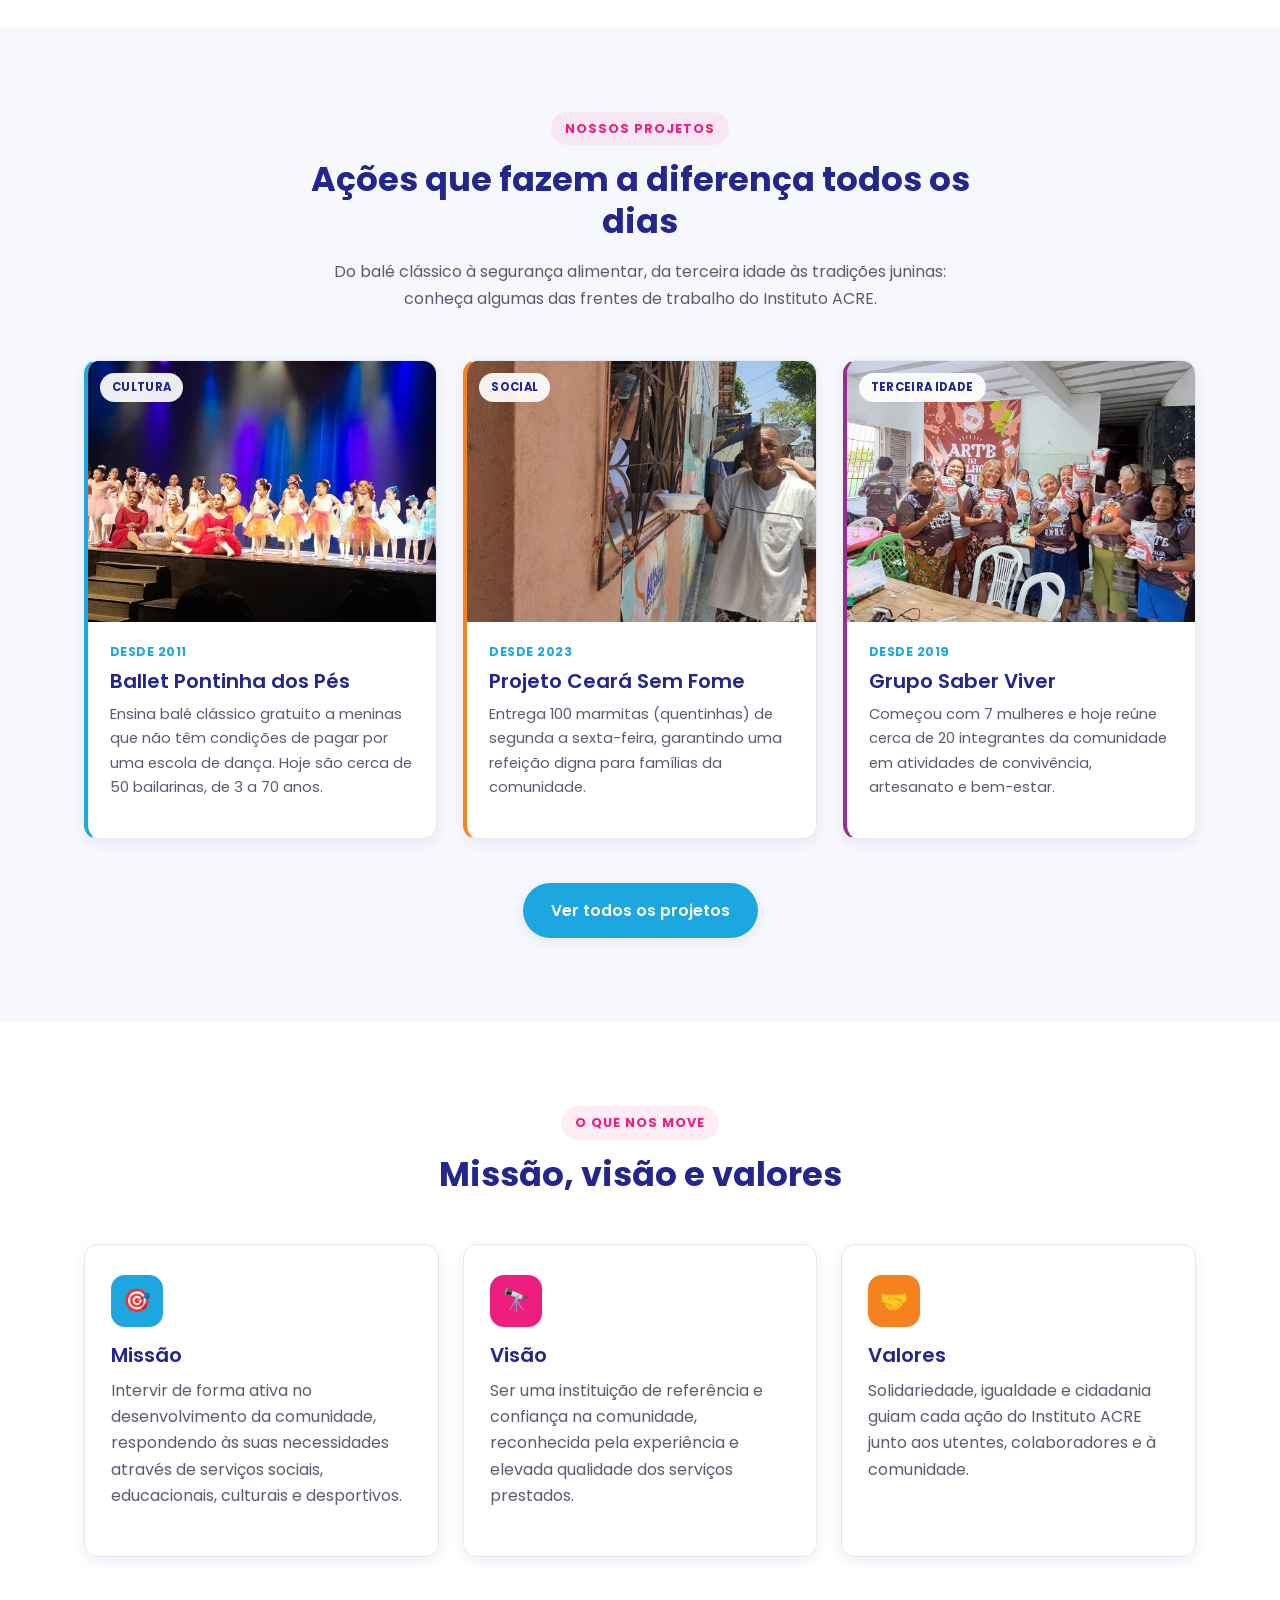
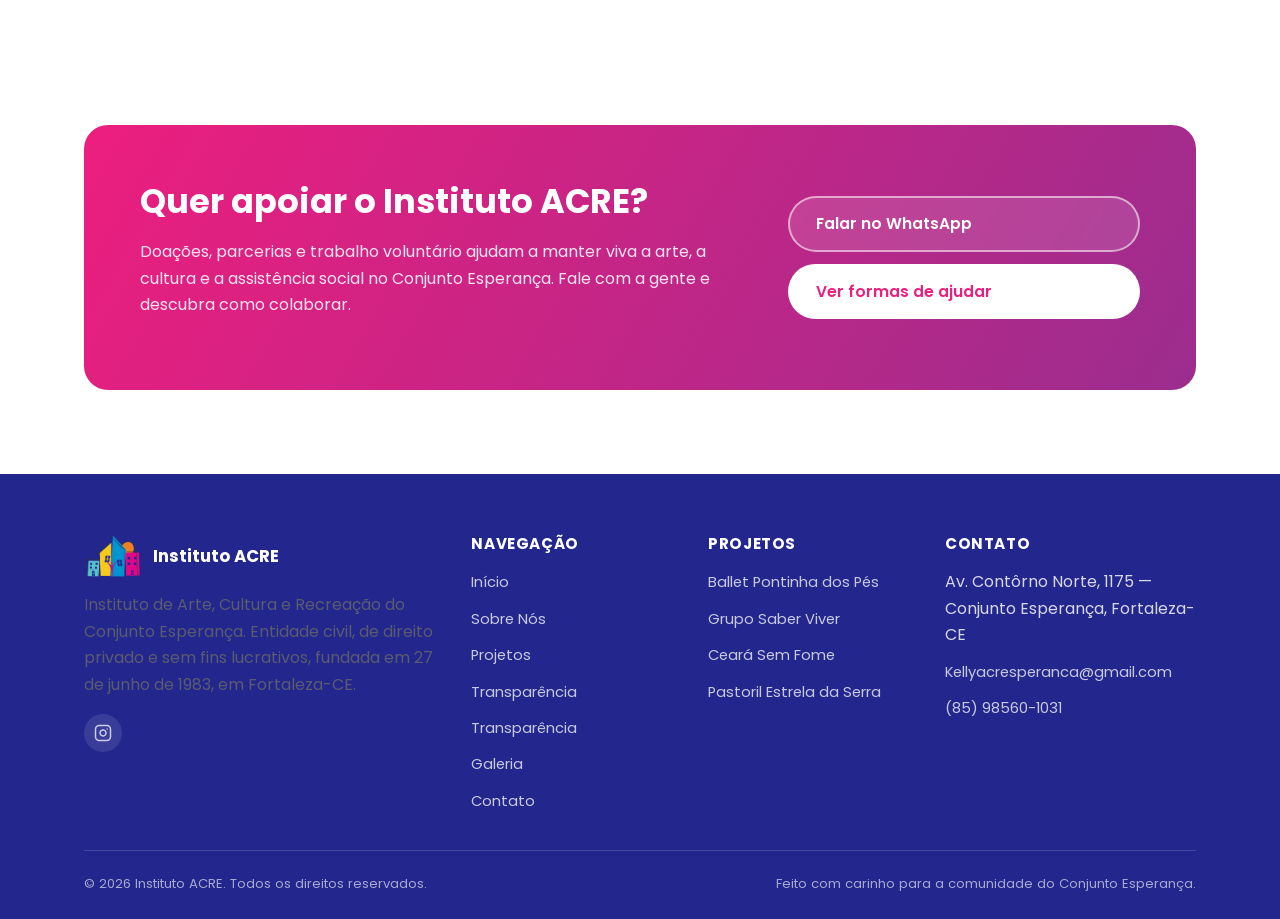
==== commit 160bd42f: "Adiciona aba de Transparencia com termo de fomento Co-Authored-By: Claude Sonnet 5 <noreply@anthropi" ====
--- a/index.html
+++ b/index.html
@@ -25,6 +25,7 @@
         <li><a href="index.html" class="is-active">Início</a></li>
         <li><a href="sobre.html">Sobre Nós</a></li>
         <li><a href="projetos.html">Projetos</a></li>
+        <li><a href="transparencia.html">Transparência</a></li>
         <li><a href="galeria.html">Galeria</a></li>
         <li><a href="contato.html">Contato</a></li>
       </ul>
@@ -197,6 +198,8 @@
           <li><a href="index.html">Início</a></li>
           <li><a href="sobre.html">Sobre Nós</a></li>
           <li><a href="projetos.html">Projetos</a></li>
+          <li><a href="transparencia.html">Transparência</a></li>
+        <li><a href="transparencia.html">Transparência</a></li>
           <li><a href="galeria.html">Galeria</a></li>
           <li><a href="contato.html">Contato</a></li>
         </ul>
--- a/css/style.css
+++ b/css/style.css
@@ -552,6 +552,60 @@
 }
 .form-grid-2 { display: grid; grid-template-columns: 1fr 1fr; gap: 16px; }
 
+/* ---------- Transparência ---------- */
+.doc-card {
+  background: #fff;
+  border: 1px solid var(--border);
+  border-radius: var(--radius);
+  padding: 32px;
+  box-shadow: var(--shadow-sm);
+}
+.doc-card + .doc-card { margin-top: 28px; }
+.doc-card-header {
+  display: flex;
+  align-items: flex-start;
+  gap: 16px;
+  margin-bottom: 24px;
+  padding-bottom: 22px;
+  border-bottom: 1px solid var(--border);
+}
+.doc-icon {
+  width: 56px; height: 56px;
+  border-radius: 14px;
+  background: var(--blue);
+  color: #fff;
+  display: flex; align-items: center; justify-content: center;
+  font-size: 1.5rem;
+  flex-shrink: 0;
+}
+.doc-card-header h3 { margin-bottom: 4px; }
+.doc-card-header .doc-subtitle { font-size: .85rem; color: var(--text-light); }
+.doc-meta {
+  display: grid;
+  grid-template-columns: 220px 1fr;
+  gap: 16px 20px;
+  margin: 0;
+}
+.doc-meta dt { font-weight: 700; color: var(--navy); font-size: .82rem; text-transform: uppercase; letter-spacing: .03em; }
+.doc-meta dd { margin: 0; color: var(--text-light); }
+.doc-actions { display: flex; gap: 14px; margin-top: 28px; flex-wrap: wrap; }
+.pdf-frame {
+  margin-top: 28px;
+  border-radius: var(--radius);
+  overflow: hidden;
+  border: 1px solid var(--border);
+  box-shadow: var(--shadow-sm);
+  height: 780px;
+}
+.pdf-frame iframe { width: 100%; height: 100%; border: 0; }
+.pdf-frame-fallback { padding: 40px; text-align: center; color: var(--text-light); }
+
+@media (max-width: 720px) {
+  .doc-meta { grid-template-columns: 1fr; gap: 4px 0; }
+  .doc-meta dt { margin-top: 10px; }
+  .pdf-frame { height: 520px; }
+}
+
 /* ---------- Footer ---------- */
 .site-footer {
   background: var(--navy);
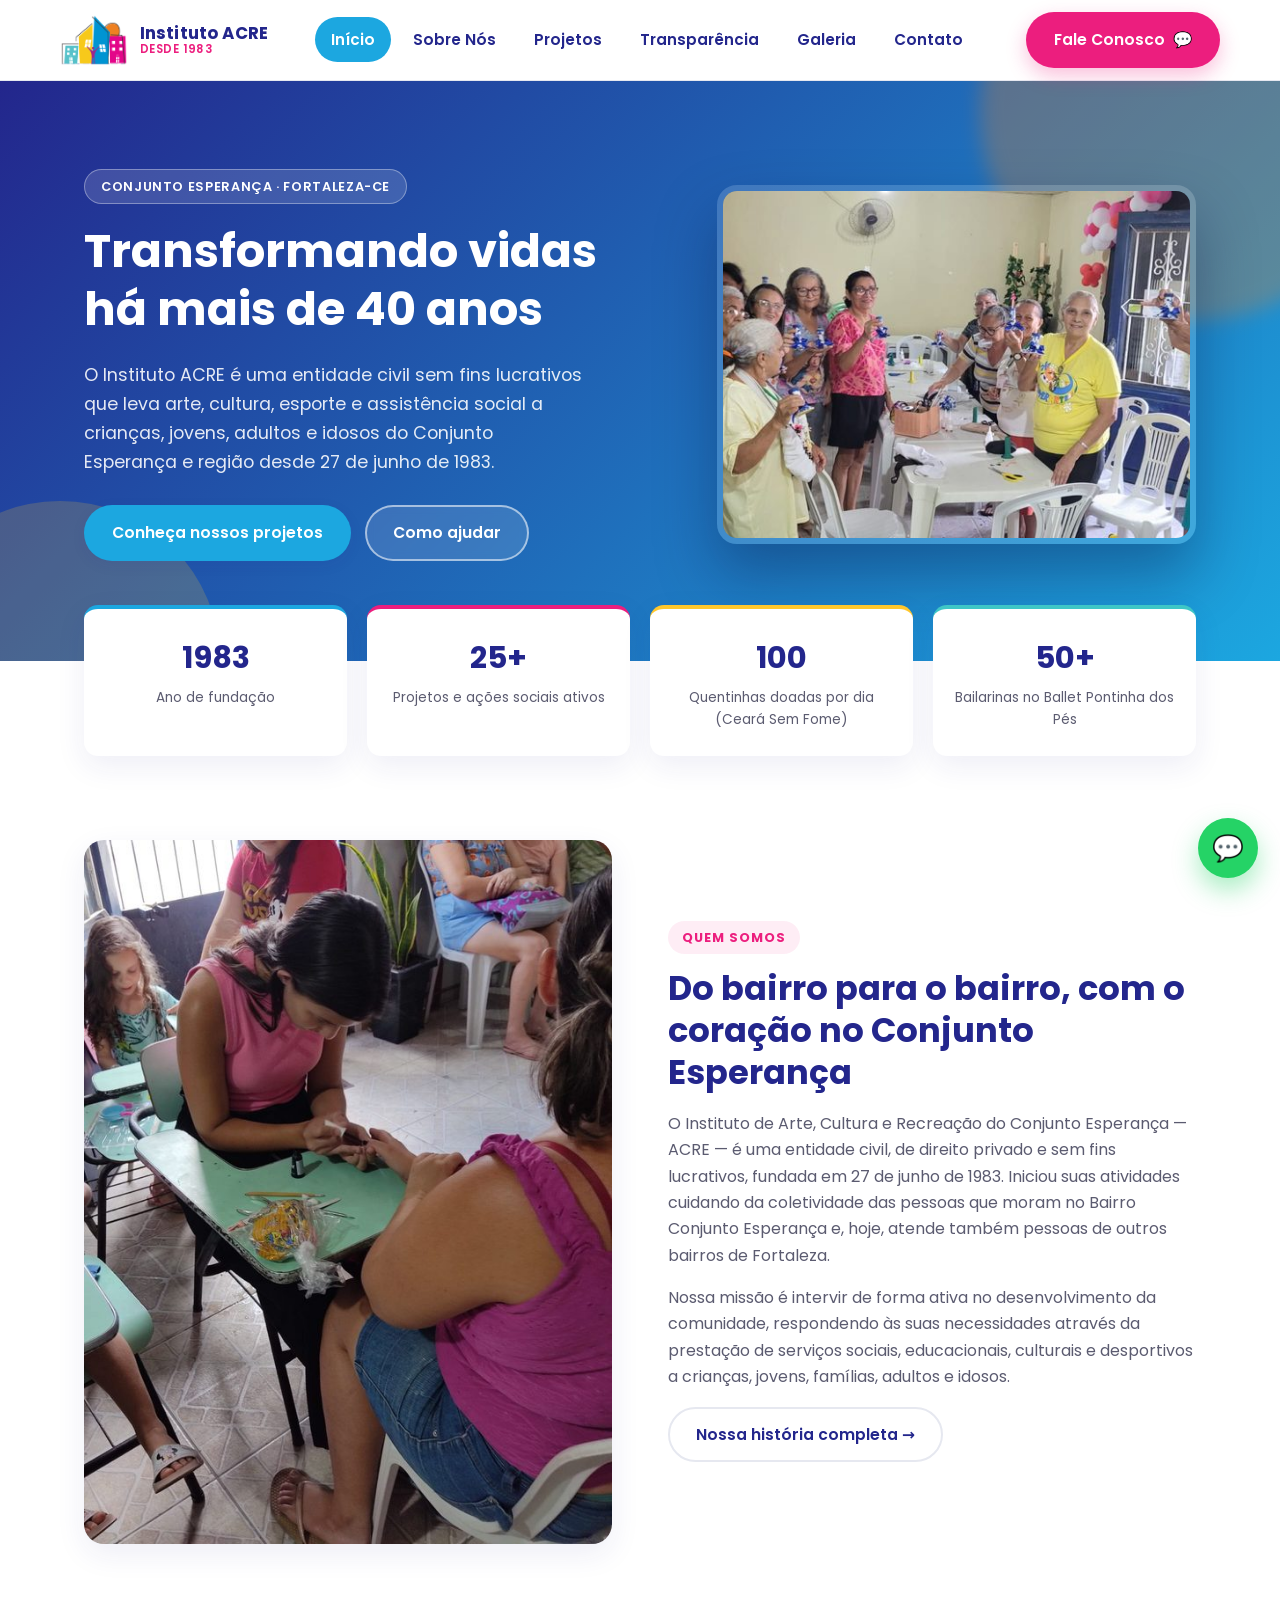
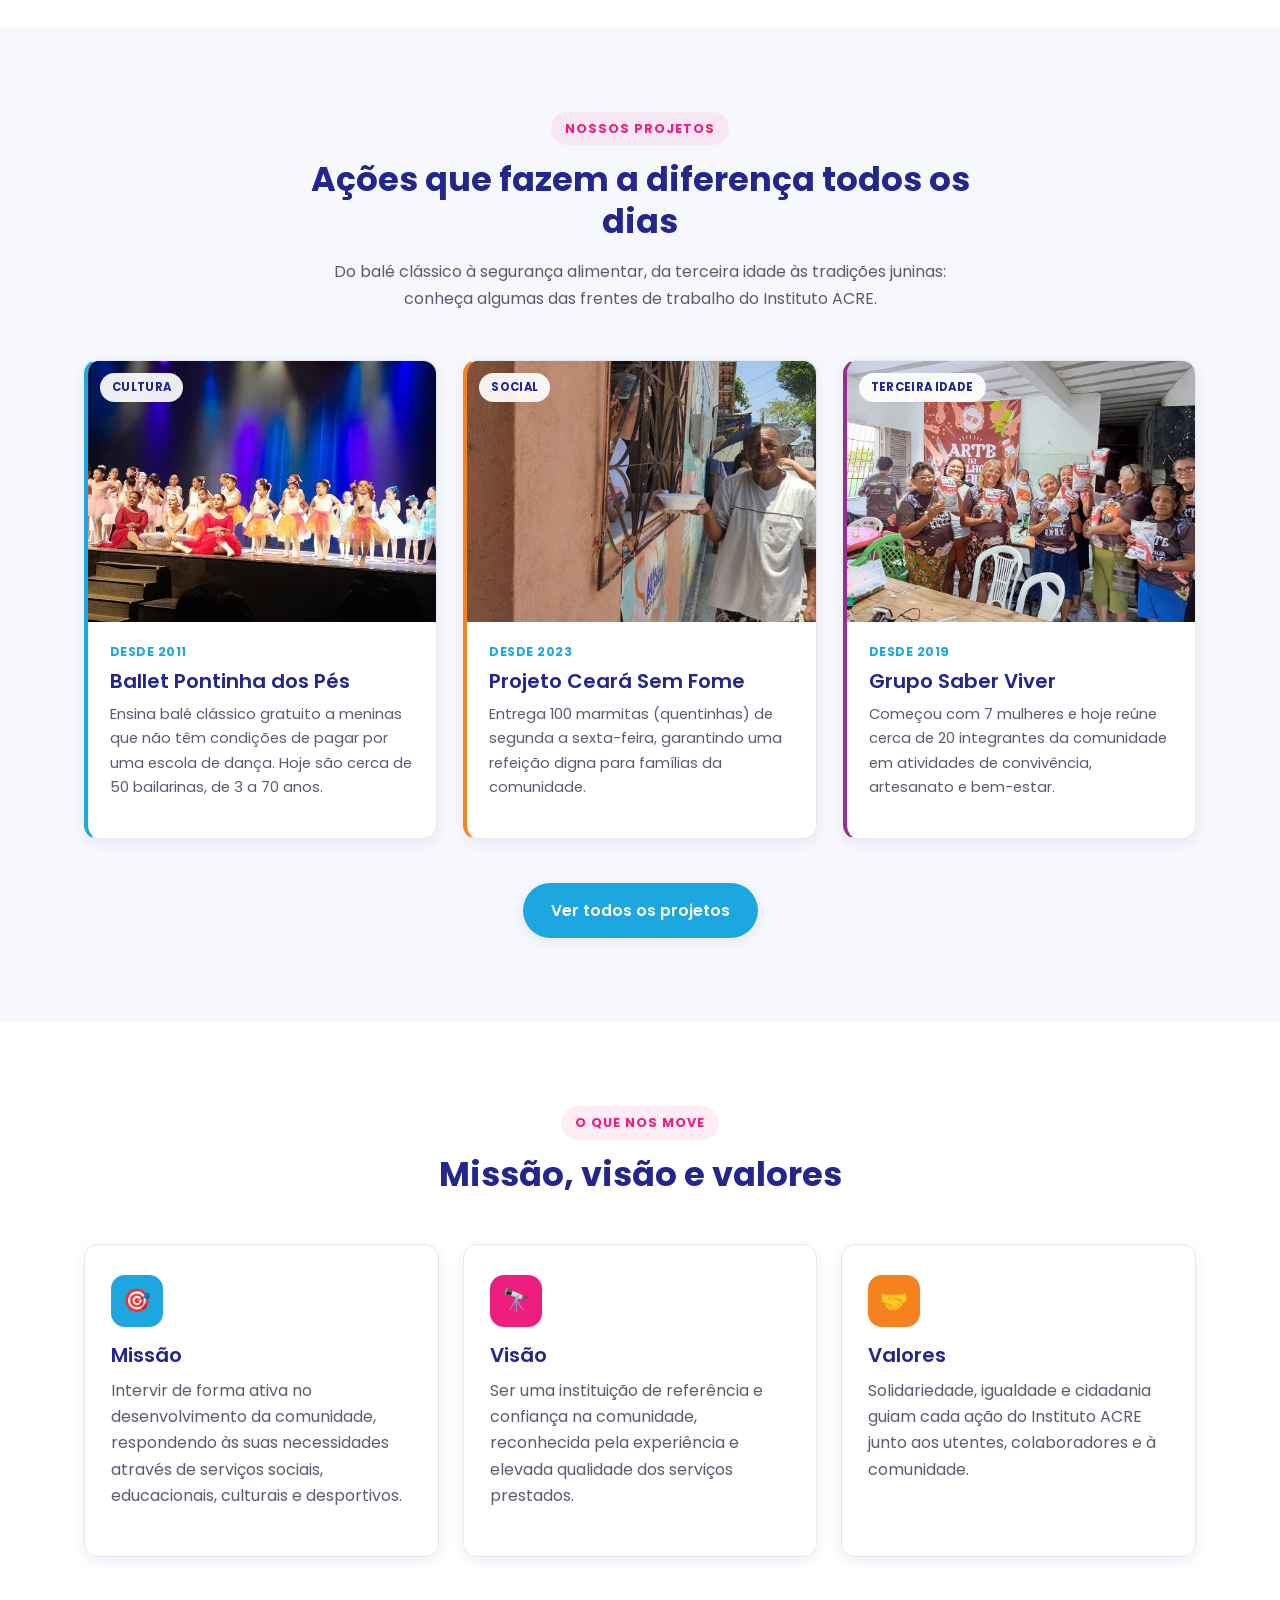
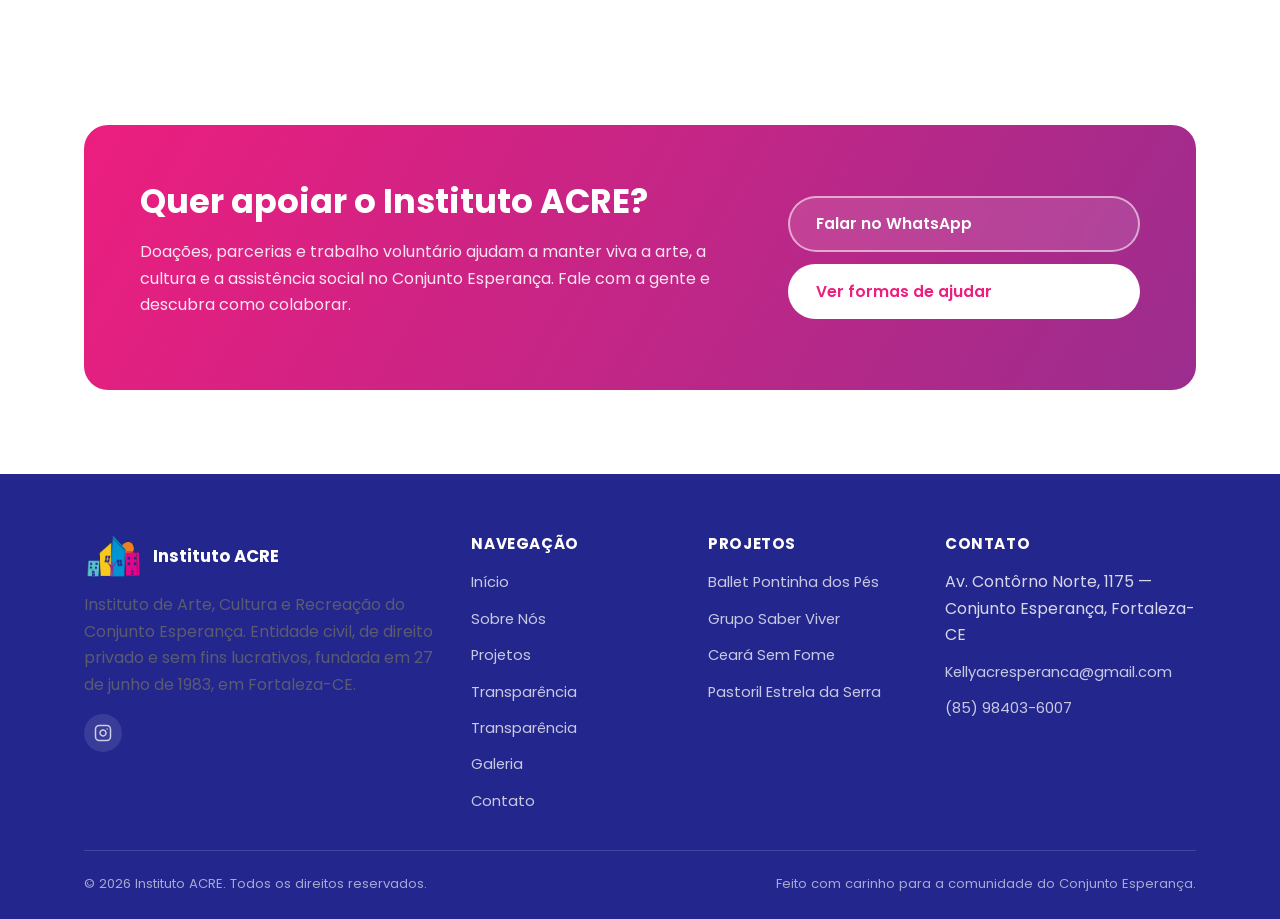
==== commit 89bf5fba: "Add files via upload" ====
--- a/index.html
+++ b/index.html
@@ -31,7 +31,7 @@
       </ul>
     </nav>
     <div class="nav-cta">
-      <a href="https://wa.me/5585985601031" target="_blank" rel="noopener" class="btn btn-cta"><span class="long">Fale Conosco</span> 💬</a>
+      <a href="https://wa.me/5585984036007" target="_blank" rel="noopener" class="btn btn-cta"><span class="long">Fale Conosco</span> 💬</a>
       <button class="nav-toggle" aria-label="Abrir menu" aria-expanded="false"><span></span></button>
     </div>
   </div>
@@ -171,7 +171,7 @@
           <p>Doações, parcerias e trabalho voluntário ajudam a manter viva a arte, a cultura e a assistência social no Conjunto Esperança. Fale com a gente e descubra como colaborar.</p>
         </div>
         <div class="cta-actions">
-          <a href="https://wa.me/5585985601031" target="_blank" rel="noopener" class="btn btn-outline-light">Falar no WhatsApp</a>
+          <a href="https://wa.me/5585984036007" target="_blank" rel="noopener" class="btn btn-outline-light">Falar no WhatsApp</a>
           <a href="contato.html" class="btn" style="background:#fff; color:var(--pink);">Ver formas de ajudar</a>
         </div>
       </div>
@@ -218,7 +218,7 @@
         <ul>
           <li>Av. Contôrno Norte, 1175 — Conjunto Esperança, Fortaleza-CE</li>
           <li><a href="mailto:Kellyacresperanca@gmail.com">Kellyacresperanca@gmail.com</a></li>
-          <li><a href="https://wa.me/5585985601031" target="_blank" rel="noopener">(85) 98560-1031</a></li>
+          <li><a href="https://wa.me/5585984036007" target="_blank" rel="noopener">(85) 98403-6007</a></li>
         </ul>
       </div>
     </div>
@@ -229,7 +229,7 @@
   </div>
 </footer>
 
-<a href="https://wa.me/5585985601031" target="_blank" rel="noopener" class="whatsapp-float" aria-label="Falar no WhatsApp">💬</a>
+<a href="https://wa.me/5585984036007" target="_blank" rel="noopener" class="whatsapp-float" aria-label="Falar no WhatsApp">💬</a>
 <script src="js/main.js"></script>
 </body>
 </html>
